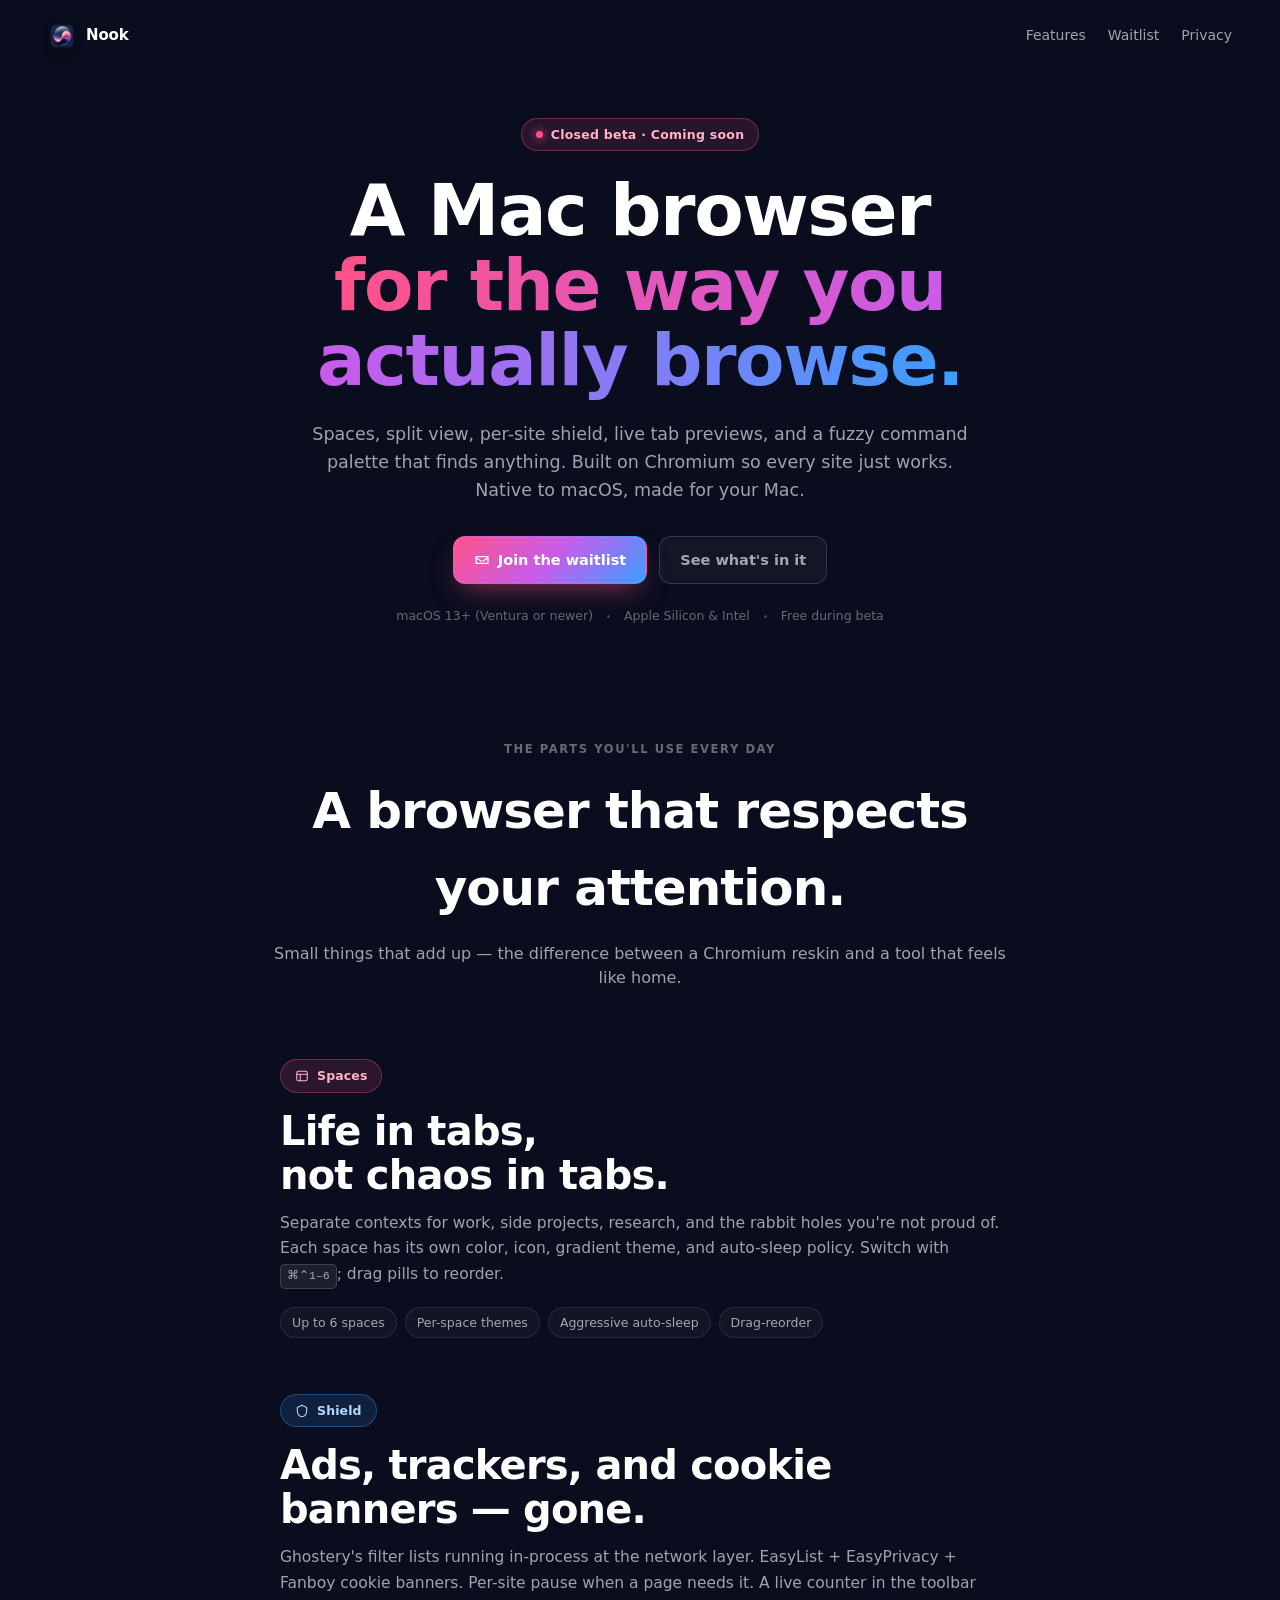
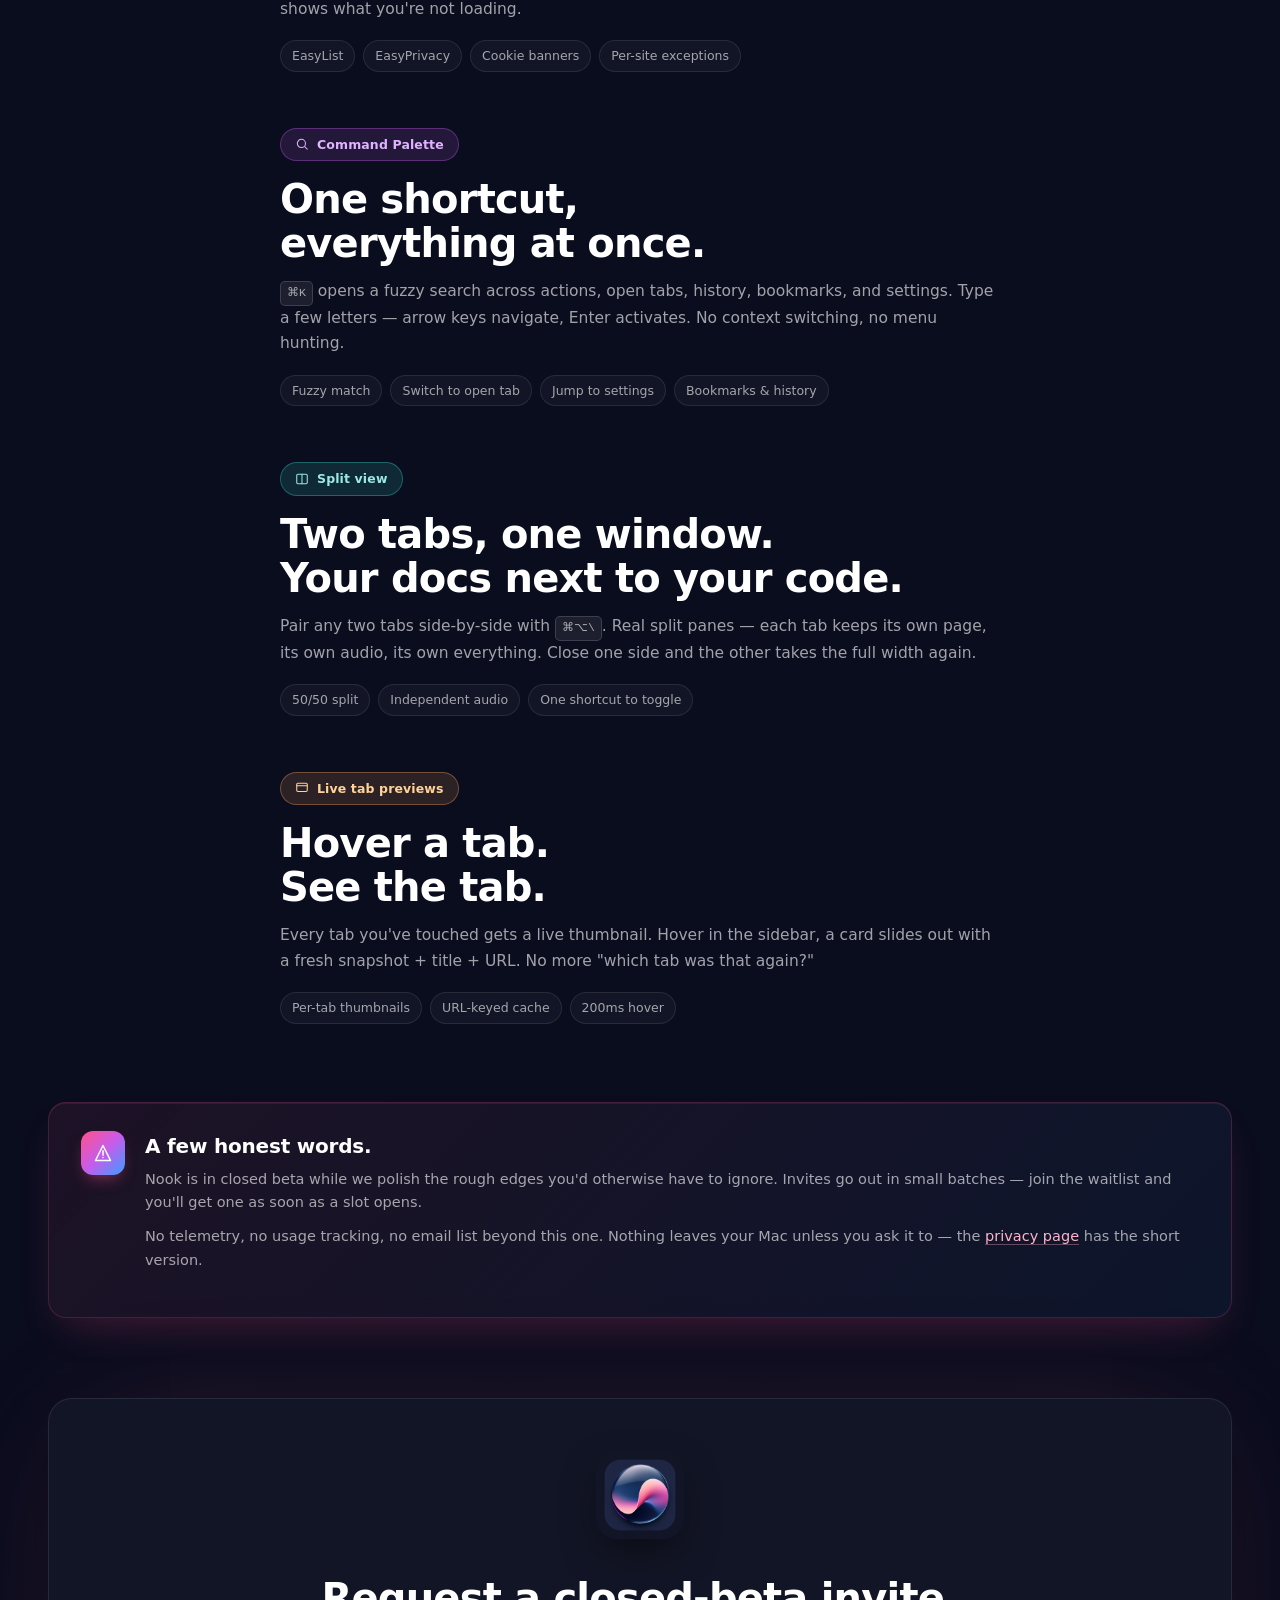
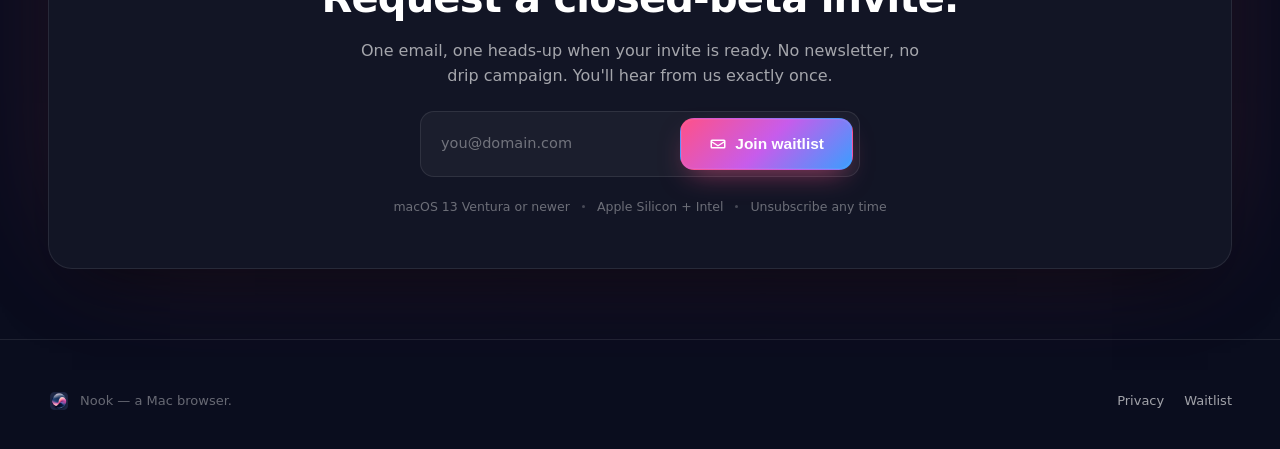
==== index.html @ 7215cc77 "Closed beta framing" ====
<!doctype html>
<html lang="en">
<head>
  <meta charset="utf-8" />
  <meta name="viewport" content="width=device-width, initial-scale=1" />
  <title>Nook — A Mac browser built for the way you actually browse.</title>
  <meta name="description" content="An Arc-inspired browser for macOS. Spaces, split view, per-site shield, live tab previews, AI tab names. Closed beta — request an invite." />
  <link rel="icon" type="image/png" href="icon.png" />
  <link rel="apple-touch-icon" href="icon.png" />
  <link rel="stylesheet" href="styles.css" />
  <meta property="og:title" content="Nook — A Mac browser built for the way you actually browse." />
  <meta property="og:description" content="Arc-inspired, made for Mac. Spaces, split view, per-site shield. Closed beta — request an invite." />
  <meta property="og:image" content="icon.png" />
  <meta name="theme-color" content="#0A0D1E" />
</head>
<body>
  <div class="bg"></div>

  <div class="container">
    <nav class="top">
      <div class="brand">
        <img src="icon.png" alt="Nook" />
        <span>Nook</span>
      </div>
      <div class="links">
        <a href="#features">Features</a>
        <a href="#waitlist">Waitlist</a>
        <a href="privacy.html">Privacy</a>
      </div>
    </nav>

    <header class="hero">
      <div class="beta-chip" aria-label="Closed beta">
        <span class="dot"></span>
        Closed beta · Coming soon
      </div>
      <h1>
        A Mac browser<br />
        <span class="grad">for the way you actually browse.</span>
      </h1>
      <p class="sub">
        Spaces, split view, per-site shield, live tab previews, and a
        fuzzy command palette that finds anything. Built on Chromium
        so every site just works. Native to macOS, made for your Mac.
      </p>
      <div class="cta-row">
        <a class="btn primary" href="#waitlist">
          <svg viewBox="0 0 24 24" width="16" height="16" aria-hidden="true">
            <path fill="currentColor" d="M4 6h16a2 2 0 0 1 2 2v8a2 2 0 0 1-2 2H4a2 2 0 0 1-2-2V8a2 2 0 0 1 2-2Zm0 2v.4l8 5 8-5V8H4Zm0 2.35V16h16v-5.65l-7.46 4.66a1 1 0 0 1-1.08 0L4 10.35Z"/>
          </svg>
          Join the waitlist
        </a>
        <a class="btn outline" href="#features">See what's in it</a>
      </div>
      <div class="meta-row">
        <span>macOS 13+ (Ventura or newer)</span>
        <span class="dot-sep"></span>
        <span>Apple Silicon &amp; Intel</span>
        <span class="dot-sep"></span>
        <span>Free during beta</span>
      </div>
    </header>
  </div>

  <div class="container">
    <section class="showcase-intro" id="features">
      <div class="section-label">The parts you'll use every day</div>
      <h2>A browser that respects your attention.</h2>
      <p class="lede">Small things that add up — the difference between a Chromium reskin and a tool that feels like home.</p>
    </section>

    <section class="showcase">
      <div class="showcase-row">
        <div class="showcase-copy">
          <div class="chip chip-pink">
            <svg viewBox="0 0 24 24" fill="none" stroke="currentColor" stroke-width="1.8" stroke-linecap="round" stroke-linejoin="round" aria-hidden="true"><rect x="3" y="4" width="18" height="16" rx="3"/><path d="M3 9h18M9 9v11"/></svg>
            Spaces
          </div>
          <h3>Life in tabs,<br />not chaos in tabs.</h3>
          <p>Separate contexts for work, side projects, research, and the rabbit holes you're not proud of. Each space has its own color, icon, gradient theme, and auto-sleep policy. Switch with <kbd>⌘⌃1–6</kbd>; drag pills to reorder.</p>
          <ul class="pills">
            <li>Up to 6 spaces</li><li>Per-space themes</li><li>Aggressive auto-sleep</li><li>Drag-reorder</li>
          </ul>
        </div>
      </div>

      <div class="showcase-row reverse">
        <div class="showcase-copy">
          <div class="chip chip-blue">
            <svg viewBox="0 0 24 24" fill="none" stroke="currentColor" stroke-width="1.8" stroke-linecap="round" stroke-linejoin="round" aria-hidden="true"><path d="M12 2l8 4v6c0 5-3.5 9-8 10-4.5-1-8-5-8-10V6l8-4z"/></svg>
            Shield
          </div>
          <h3>Ads, trackers, and cookie<br />banners — gone.</h3>
          <p>Ghostery's filter lists running in-process at the network layer. EasyList + EasyPrivacy + Fanboy cookie banners. Per-site pause when a page needs it. A live counter in the toolbar shows what you're not loading.</p>
          <ul class="pills">
            <li>EasyList</li><li>EasyPrivacy</li><li>Cookie banners</li><li>Per-site exceptions</li>
          </ul>
        </div>
      </div>

      <div class="showcase-row">
        <div class="showcase-copy">
          <div class="chip chip-purple">
            <svg viewBox="0 0 24 24" fill="none" stroke="currentColor" stroke-width="1.8" stroke-linecap="round" stroke-linejoin="round" aria-hidden="true"><circle cx="11" cy="11" r="7"/><path d="M21 21l-4.3-4.3"/></svg>
            Command Palette
          </div>
          <h3>One shortcut,<br />everything at once.</h3>
          <p><kbd>⌘K</kbd> opens a fuzzy search across actions, open tabs, history, bookmarks, and settings. Type a few letters — arrow keys navigate, Enter activates. No context switching, no menu hunting.</p>
          <ul class="pills">
            <li>Fuzzy match</li><li>Switch to open tab</li><li>Jump to settings</li><li>Bookmarks &amp; history</li>
          </ul>
        </div>
      </div>

      <div class="showcase-row reverse">
        <div class="showcase-copy">
          <div class="chip chip-cyan">
            <svg viewBox="0 0 24 24" fill="none" stroke="currentColor" stroke-width="1.8" stroke-linecap="round" stroke-linejoin="round" aria-hidden="true"><rect x="3" y="4" width="18" height="16" rx="2"/><path d="M12 4v16"/></svg>
            Split view
          </div>
          <h3>Two tabs, one window.<br />Your docs next to your code.</h3>
          <p>Pair any two tabs side-by-side with <kbd>⌘⌥\</kbd>. Real split panes — each tab keeps its own page, its own audio, its own everything. Close one side and the other takes the full width again.</p>
          <ul class="pills">
            <li>50/50 split</li><li>Independent audio</li><li>One shortcut to toggle</li>
          </ul>
        </div>
      </div>

      <div class="showcase-row">
        <div class="showcase-copy">
          <div class="chip chip-amber">
            <svg viewBox="0 0 24 24" fill="none" stroke="currentColor" stroke-width="1.8" stroke-linecap="round" stroke-linejoin="round" aria-hidden="true"><rect x="3" y="4" width="18" height="14" rx="2"/><path d="M3 8h18"/></svg>
            Live tab previews
          </div>
          <h3>Hover a tab.<br />See the tab.</h3>
          <p>Every tab you've touched gets a live thumbnail. Hover in the sidebar, a card slides out with a fresh snapshot + title + URL. No more "which tab was that again?"</p>
          <ul class="pills">
            <li>Per-tab thumbnails</li><li>URL-keyed cache</li><li>200ms hover</li>
          </ul>
        </div>
      </div>
    </section>
  </div>

  <section class="disclaimer-wrap" id="beta">
    <div class="container">
      <div class="disclaimer">
        <div class="disclaimer-badge">
          <svg viewBox="0 0 24 24" width="18" height="18" fill="none" stroke="currentColor" stroke-width="2" stroke-linecap="round" stroke-linejoin="round" aria-hidden="true"><path d="M12 2L2 22h20L12 2z"/><path d="M12 9v6M12 18h.01"/></svg>
        </div>
        <div class="disclaimer-body">
          <h3>A few honest words.</h3>
          <p>
            Nook is in closed beta while we polish the rough edges
            you'd otherwise have to ignore. Invites go out in small
            batches — join the waitlist and you'll get one as soon as
            a slot opens.
          </p>
          <p>
            No telemetry, no usage tracking, no email list beyond this
            one. Nothing leaves your Mac unless you ask it to — the
            <a href="privacy.html">privacy page</a> has the short
            version.
          </p>
        </div>
      </div>
    </div>
  </section>

  <section class="download-wrap" id="waitlist">
    <div class="container">
      <div class="download-card">
        <img src="icon.png" alt="" class="download-icon" aria-hidden="true" />
        <h2>Request a closed-beta invite.</h2>
        <p class="lede">One email, one heads-up when your invite is ready. No newsletter, no drip campaign. You'll hear from us exactly once.</p>
        <!--
          Replace the action URL below with your own form endpoint
          (Formspree, Tally, Getform, Buttondown, etc.). The mailto
          fallback keeps the button useful until you wire a service up.
        -->
        <form
          class="waitlist-form"
          action="mailto:kurayogun@gmail.com?subject=Nook%20waitlist"
          method="POST"
          enctype="text/plain"
        >
          <label class="sr-only" for="waitlist-email">Email address</label>
          <input
            id="waitlist-email"
            name="email"
            type="email"
            required
            autocomplete="email"
            placeholder="you@domain.com"
          />
          <button class="btn primary big" type="submit">
            <svg viewBox="0 0 24 24" width="18" height="18" aria-hidden="true">
              <path fill="currentColor" d="M4 6h16a2 2 0 0 1 2 2v8a2 2 0 0 1-2 2H4a2 2 0 0 1-2-2V8a2 2 0 0 1 2-2Zm0 2v.4l8 5 8-5V8H4Zm0 2.35V16h16v-5.65l-7.46 4.66a1 1 0 0 1-1.08 0L4 10.35Z"/>
            </svg>
            Join waitlist
          </button>
        </form>
        <div class="fineprint">
          <span>macOS 13 Ventura or newer</span>
          <span class="dot-sep"></span>
          <span>Apple Silicon + Intel</span>
          <span class="dot-sep"></span>
          <span>Unsubscribe any time</span>
        </div>
      </div>
    </div>
  </section>

  <footer>
    <div class="container footer-row">
      <div class="foot-left">
        <img src="icon.png" alt="" aria-hidden="true" />
        <span>Nook — a Mac browser.</span>
      </div>
      <div class="foot-right">
        <a href="privacy.html">Privacy</a>
        <a href="#waitlist">Waitlist</a>
      </div>
    </div>
  </footer>
</body>
</html>
---- styles.css ----
/* ─── Nook landing ─── theme mirrors the browser's chrome. */

:root {
  --bg-top:    #0A0D1E;
  --bg-mid:    #120F2E;
  --bg-bottom: #1A0F3A;

  --text-primary:   #ffffff;
  --text-secondary: rgba(255, 255, 255, 0.62);
  --text-tertiary:  rgba(255, 255, 255, 0.38);

  --card-fill:        rgba(255, 255, 255, 0.035);
  --card-fill-strong: rgba(255, 255, 255, 0.06);
  --card-stroke:      rgba(255, 255, 255, 0.09);

  --brand-pink:   #FF5188;
  --brand-purple: #C75CEB;
  --brand-blue:   #3A9EFF;

  --brand-gradient:      linear-gradient(90deg, var(--brand-pink), var(--brand-purple), var(--brand-blue));
  --brand-gradient-diag: linear-gradient(135deg, var(--brand-pink), var(--brand-purple), var(--brand-blue));
  --brand-soft:          linear-gradient(90deg, rgba(255, 82, 140, 0.22), rgba(58, 158, 255, 0.22));

  --radius-card: 16px;
  --radius-btn:  12px;
}

* { box-sizing: border-box; }

html, body {
  margin: 0;
  padding: 0;
  background: var(--bg-top);
  color: var(--text-primary);
  font-family: -apple-system, BlinkMacSystemFont, "SF Pro Display", "SF Pro Text",
               "Inter", system-ui, sans-serif;
  font-size: 16px;
  line-height: 1.55;
  -webkit-font-smoothing: antialiased;
  -moz-osx-font-smoothing: grayscale;
  scroll-behavior: smooth;
}

/* ─── background bloom, mirrors the app's .nook-bg ─── */

.bg {
  position: fixed;
  inset: 0;
  z-index: -1;
  background:
    radial-gradient(1200px 820px at 2% -10%,  rgba(255, 81, 136, 0.30), transparent 58%),
    radial-gradient(1200px 820px at 110% 112%, rgba(58, 158, 255, 0.26), transparent 58%),
    radial-gradient(900px  700px at 50% 45%,   rgba(199, 92, 235, 0.14), transparent 68%),
    linear-gradient(160deg, var(--bg-top) 0%, var(--bg-mid) 55%, var(--bg-bottom) 100%);
}
.bg::after {
  content: '';
  position: absolute;
  inset: 0;
  background-image: url("data:image/svg+xml;utf8,<svg xmlns='http://www.w3.org/2000/svg' width='180' height='180'><filter id='n'><feTurbulence type='fractalNoise' baseFrequency='0.9' numOctaves='2' stitchTiles='stitch'/><feColorMatrix values='0 0 0 0 1 0 0 0 0 1 0 0 0 0 1 0 0 0 0.05 0'/></filter><rect width='100%' height='100%' filter='url(%23n)'/></svg>");
  opacity: 0.45;
  mix-blend-mode: overlay;
  pointer-events: none;
}

/* ─── layout ─── */

.container {
  max-width: 1240px;
  margin: 0 auto;
  padding: 0 28px;
}

nav.top {
  display: flex;
  align-items: center;
  justify-content: space-between;
  padding: 22px 0 8px;
}
nav.top .brand {
  display: flex;
  align-items: center;
  gap: 10px;
  font-weight: 600;
  letter-spacing: -0.01em;
  font-size: 15px;
}
nav.top .brand img {
  width: 28px;
  height: 28px;
  border-radius: 7px;
  box-shadow: 0 4px 10px -4px rgba(0, 0, 0, 0.6);
}
nav.top .links {
  display: flex;
  gap: 22px;
}
nav.top a {
  color: var(--text-secondary);
  text-decoration: none;
  font-size: 14px;
  transition: color 120ms ease;
}
nav.top a:hover { color: var(--text-primary); }

/* ─── hero ─── */

header.hero {
  padding: 60px 0 30px;
  text-align: center;
  max-width: 880px;
  margin: 0 auto;
}
.beta-chip {
  display: inline-flex;
  align-items: center;
  gap: 8px;
  padding: 6px 14px;
  border-radius: 999px;
  background: rgba(255, 81, 136, 0.12);
  border: 1px solid rgba(255, 81, 136, 0.35);
  color: #ffb3c8;
  font-size: 12.5px;
  font-weight: 600;
  letter-spacing: 0.02em;
  margin-bottom: 22px;
}
.beta-chip .dot {
  width: 7px;
  height: 7px;
  border-radius: 50%;
  background: var(--brand-pink);
  box-shadow: 0 0 10px var(--brand-pink);
  animation: beta-pulse 1.8s ease-in-out infinite;
}
@keyframes beta-pulse {
  0%, 100% { opacity: 0.9; transform: scale(1); }
  50% { opacity: 0.45; transform: scale(0.8); }
}

h1 {
  font-size: clamp(44px, 6.6vw, 72px);
  line-height: 1.04;
  letter-spacing: -0.02em;
  font-weight: 800;
  margin: 0 0 22px;
}
.grad {
  background: var(--brand-gradient);
  -webkit-background-clip: text;
  background-clip: text;
  -webkit-text-fill-color: transparent;
  color: transparent;
}

.sub {
  color: var(--text-secondary);
  font-size: 17.5px;
  line-height: 1.6;
  max-width: 680px;
  margin: 0 auto 32px;
}

.cta-row {
  display: flex;
  gap: 12px;
  justify-content: center;
  flex-wrap: wrap;
}
.cta-row.tight { margin-top: 8px; }

.btn {
  display: inline-flex;
  align-items: center;
  gap: 8px;
  padding: 12px 20px;
  border-radius: var(--radius-btn);
  font-weight: 600;
  font-size: 14.5px;
  text-decoration: none;
  color: var(--text-primary);
  transition: transform 120ms ease, background 120ms ease, border-color 120ms ease, opacity 120ms ease;
  border: 1px solid transparent;
  cursor: pointer;
}
.btn.primary {
  background: var(--brand-gradient-diag);
  box-shadow: 0 12px 28px -10px rgba(255, 81, 136, 0.55), 0 0 0 1px rgba(255, 255, 255, 0.06) inset;
}
.btn.primary:hover {
  transform: translateY(-1px);
  box-shadow: 0 18px 36px -12px rgba(255, 81, 136, 0.65), 0 0 0 1px rgba(255, 255, 255, 0.1) inset;
}
.btn.primary.big {
  padding: 16px 28px;
  font-size: 15.5px;
  border-radius: 14px;
}
.btn.outline {
  background: rgba(255, 255, 255, 0.04);
  border-color: rgba(255, 255, 255, 0.14);
  color: var(--text-secondary);
}
.btn.outline:hover {
  background: rgba(255, 255, 255, 0.08);
  border-color: rgba(255, 255, 255, 0.26);
  color: var(--text-primary);
}
.btn[aria-disabled="true"] { opacity: 0.55; pointer-events: none; }

.meta-row {
  display: flex;
  gap: 14px;
  align-items: center;
  justify-content: center;
  font-size: 12.5px;
  color: var(--text-tertiary);
  margin-top: 22px;
}
.dot-sep {
  width: 3px;
  height: 3px;
  border-radius: 50%;
  background: currentColor;
  opacity: 0.6;
}

/* ─── hero shot ─── */

.hero-shot-wrap {
  padding: 30px 0 50px;
}
.shot-hero {
  margin-top: 20px;
}
figure.window {
  margin: 0;
  border-radius: 16px;
  overflow: hidden;
  background: rgba(255, 255, 255, 0.03);
  border: 1px solid rgba(255, 255, 255, 0.09);
  box-shadow:
    0 40px 80px -20px rgba(0, 0, 0, 0.55),
    0 0 120px -30px rgba(255, 81, 136, 0.15),
    0 0 120px -30px rgba(58, 158, 255, 0.12),
    inset 0 1px 0 rgba(255, 255, 255, 0.06);
}
figure.window img {
  display: block;
  width: 100%;
  height: auto;
}

.hero-stats {
  display: grid;
  grid-template-columns: repeat(4, 1fr);
  gap: 14px;
  margin-top: 38px;
}
.stat {
  background: var(--card-fill);
  border: 1px solid var(--card-stroke);
  border-radius: var(--radius-card);
  padding: 18px 20px;
  text-align: left;
  transition: background 160ms ease, transform 160ms ease;
}
.stat:hover {
  background: var(--card-fill-strong);
  transform: translateY(-1px);
}
.stat strong {
  display: block;
  font-size: 30px;
  font-weight: 800;
  letter-spacing: -0.02em;
  background: var(--brand-gradient);
  -webkit-background-clip: text;
  background-clip: text;
  -webkit-text-fill-color: transparent;
  color: transparent;
}
.stat span {
  display: block;
  margin-top: 4px;
  color: var(--text-secondary);
  font-size: 13px;
}

/* ─── showcase ─── */

.showcase-intro {
  text-align: center;
  padding: 80px 0 40px;
  max-width: 760px;
  margin: 0 auto;
}
.section-label {
  display: inline-block;
  color: var(--text-tertiary);
  font-size: 11.5px;
  text-transform: uppercase;
  letter-spacing: 0.14em;
  font-weight: 600;
  margin-bottom: 14px;
}
.showcase-intro h2 {
  font-size: clamp(32px, 4.6vw, 50px);
  letter-spacing: -0.02em;
  font-weight: 800;
  margin: 0 0 14px;
}
.lede {
  color: var(--text-secondary);
  font-size: 16px;
  margin: 0;
}

.showcase-row {
  display: grid;
  grid-template-columns: 1fr;
  gap: 28px;
  align-items: center;
  padding: 28px 0;
  max-width: 720px;
  margin: 0 auto;
  text-align: left;
}
.showcase-row.reverse > .showcase-copy { order: 0; }

.showcase-copy h3 {
  font-size: clamp(28px, 3.4vw, 40px);
  line-height: 1.1;
  letter-spacing: -0.02em;
  font-weight: 800;
  margin: 16px 0 14px;
}
.showcase-copy p {
  color: var(--text-secondary);
  font-size: 15.5px;
  line-height: 1.65;
  margin: 0 0 18px;
}

.chip {
  display: inline-flex;
  align-items: center;
  gap: 8px;
  padding: 6px 14px;
  border-radius: 999px;
  font-size: 12.5px;
  font-weight: 600;
  letter-spacing: 0.01em;
}
.chip svg { width: 14px; height: 14px; }
.chip-pink   { color: #ffb3c8; background: rgba(255, 82, 140, 0.14); border: 1px solid rgba(255, 82, 140, 0.35); }
.chip-blue   { color: #b3d8ff; background: rgba(56, 158, 255, 0.14); border: 1px solid rgba(56, 158, 255, 0.35); }
.chip-purple { color: #e0b3ff; background: rgba(199, 92, 235, 0.14); border: 1px solid rgba(199, 92, 235, 0.35); }
.chip-cyan   { color: #9be8e4; background: rgba(52, 211, 206, 0.14); border: 1px solid rgba(52, 211, 206, 0.35); }
.chip-amber  { color: #ffd399; background: rgba(255, 165, 89, 0.14); border: 1px solid rgba(255, 165, 89, 0.35); }

.pills {
  list-style: none;
  margin: 0;
  padding: 0;
  display: flex;
  flex-wrap: wrap;
  gap: 8px;
}
.pills li {
  padding: 5px 11px;
  border-radius: 999px;
  background: var(--card-fill);
  border: 1px solid var(--card-stroke);
  color: var(--text-secondary);
  font-size: 12.5px;
  font-weight: 500;
}

kbd {
  display: inline-block;
  padding: 2px 6px;
  border-radius: 5px;
  background: rgba(255, 255, 255, 0.08);
  border: 1px solid rgba(255, 255, 255, 0.14);
  color: var(--text-secondary);
  font-family: "SF Mono", Menlo, monospace;
  font-size: 11.5px;
}

/* ─── beta disclaimer ─── */

.disclaimer-wrap {
  padding: 50px 0 20px;
}
.disclaimer {
  display: flex;
  gap: 20px;
  align-items: flex-start;
  padding: 28px 32px;
  border-radius: 18px;
  background: linear-gradient(135deg,
    rgba(255, 81, 136, 0.08) 0%,
    rgba(58, 158, 255, 0.06) 100%);
  border: 1px solid rgba(255, 81, 136, 0.2);
  box-shadow:
    0 20px 40px -16px rgba(255, 81, 136, 0.25),
    inset 0 1px 0 rgba(255, 255, 255, 0.06);
}
.disclaimer-badge {
  flex-shrink: 0;
  width: 44px;
  height: 44px;
  border-radius: 12px;
  display: flex;
  align-items: center;
  justify-content: center;
  background: var(--brand-gradient-diag);
  color: #fff;
  box-shadow: 0 8px 16px -6px rgba(255, 81, 136, 0.5);
}
.disclaimer h3 {
  margin: 0 0 6px;
  font-size: 20px;
  font-weight: 700;
  letter-spacing: -0.01em;
}
.disclaimer p {
  color: var(--text-secondary);
  margin: 0 0 10px;
  font-size: 14.5px;
  line-height: 1.65;
}
.disclaimer p:last-of-type { margin-bottom: 16px; }

/* ─── download card ─── */

.download-wrap {
  padding: 60px 0 40px;
}
.download-card {
  text-align: center;
  padding: 52px 32px;
  background: var(--card-fill);
  border: 1px solid var(--card-stroke);
  border-radius: 24px;
  box-shadow:
    0 30px 64px -24px rgba(0, 0, 0, 0.55),
    0 0 140px -40px rgba(255, 81, 136, 0.22);
}
.download-icon {
  width: 88px;
  height: 88px;
  border-radius: 20px;
  box-shadow: 0 16px 40px -10px rgba(0, 0, 0, 0.55);
  margin-bottom: 20px;
}
.download-card h2 {
  font-size: clamp(28px, 4.4vw, 40px);
  letter-spacing: -0.02em;
  font-weight: 800;
  margin: 0 0 10px;
}
.download-card .lede {
  max-width: 580px;
  margin: 0 auto 22px;
}
.fineprint {
  margin-top: 20px;
  display: flex;
  justify-content: center;
  gap: 12px;
  align-items: center;
  color: var(--text-tertiary);
  font-size: 12.5px;
}

/* ─── waitlist form ─── */

.waitlist-form {
  display: flex;
  gap: 10px;
  max-width: 440px;
  margin: 0 auto;
  padding: 6px;
  background: rgba(255, 255, 255, 0.04);
  border: 1px solid var(--card-stroke);
  border-radius: 14px;
}
.waitlist-form input[type="email"] {
  flex: 1;
  min-width: 0;
  padding: 10px 14px;
  background: transparent;
  border: 0;
  outline: none;
  color: var(--text-primary);
  font: inherit;
  font-size: 14.5px;
}
.waitlist-form input[type="email"]::placeholder {
  color: var(--text-tertiary);
}
.waitlist-form button {
  flex-shrink: 0;
}
.sr-only {
  position: absolute;
  width: 1px;
  height: 1px;
  padding: 0;
  margin: -1px;
  overflow: hidden;
  clip: rect(0, 0, 0, 0);
  white-space: nowrap;
  border: 0;
}

@media (max-width: 520px) {
  .waitlist-form { flex-direction: column; }
}

/* ─── footer ─── */

footer {
  padding: 50px 0 40px;
  border-top: 1px solid var(--card-stroke);
  margin-top: 30px;
}
.footer-row {
  display: flex;
  justify-content: space-between;
  align-items: center;
  gap: 16px;
}
.foot-left {
  display: flex;
  align-items: center;
  gap: 10px;
  color: var(--text-tertiary);
  font-size: 13px;
}
.foot-left img {
  width: 22px;
  height: 22px;
  border-radius: 5px;
}
.foot-right { display: flex; gap: 20px; }
.foot-right a {
  color: var(--text-secondary);
  text-decoration: none;
  font-size: 13px;
  transition: color 120ms ease;
}
.foot-right a:hover { color: var(--text-primary); }

/* ─── responsive ─── */

@media (max-width: 960px) {
  .hero-stats { grid-template-columns: repeat(2, 1fr); }
  .showcase-row { grid-template-columns: 1fr; gap: 24px; padding: 28px 0; }
  .showcase-row.reverse > .showcase-copy { order: 0; }
  .disclaimer { flex-direction: column; gap: 14px; padding: 22px; }
  .footer-row { flex-direction: column; gap: 16px; }
}
@media (max-width: 560px) {
  nav.top .links { gap: 14px; }
  nav.top .links a:nth-child(4) { display: none; }
  .hero-stats { grid-template-columns: 1fr; }
  .btn { font-size: 14px; padding: 11px 18px; }
  .download-card { padding: 40px 20px; }
}

/* ─── privacy page ─── */
article.privacy {
  max-width: 720px;
  margin: 40px auto 60px;
  padding: 0 28px;
}
article.privacy .section-label { margin-bottom: 10px; }
article.privacy h1 {
  font-size: clamp(36px, 4.8vw, 52px);
  line-height: 1.1;
  letter-spacing: -0.02em;
  margin: 4px 0 18px;
}
article.privacy .lede { max-width: none; margin-bottom: 28px; }
article.privacy h2 {
  font-size: 22px;
  font-weight: 700;
  margin: 32px 0 10px;
  letter-spacing: -0.01em;
}
article.privacy p {
  color: var(--text-secondary);
  font-size: 15.5px;
  line-height: 1.65;
  margin: 0 0 14px;
}
article.privacy ul {
  color: var(--text-secondary);
  padding-left: 22px;
  margin: 0 0 18px;
}
article.privacy ul li { margin-bottom: 6px; font-size: 15px; line-height: 1.6; }
article.privacy code {
  font-family: "SF Mono", Menlo, monospace;
  font-size: 13px;
  padding: 2px 6px;
  border-radius: 5px;
  background: rgba(255, 255, 255, 0.06);
  border: 1px solid rgba(255, 255, 255, 0.09);
  color: #ffd0e0;
}
article.privacy a {
  color: #ffb3c8;
  text-decoration: none;
  border-bottom: 1px solid rgba(255, 179, 200, 0.35);
}
article.privacy a:hover {
  color: #ffe4ee;
  border-bottom-color: rgba(255, 179, 200, 0.7);
}
article.privacy .foot-note {
  margin-top: 40px;
  color: var(--text-tertiary);
  font-size: 13px;
}

/* Inline links inside the disclaimer + footers pick up a soft pink
 * underline so they read as links without screaming at the user. */
.disclaimer p a {
  color: #ffb3c8;
  text-decoration: none;
  border-bottom: 1px solid rgba(255, 179, 200, 0.35);
  transition: color 120ms ease, border-color 120ms ease;
}
.disclaimer p a:hover {
  color: #ffe4ee;
  border-bottom-color: rgba(255, 179, 200, 0.7);
}
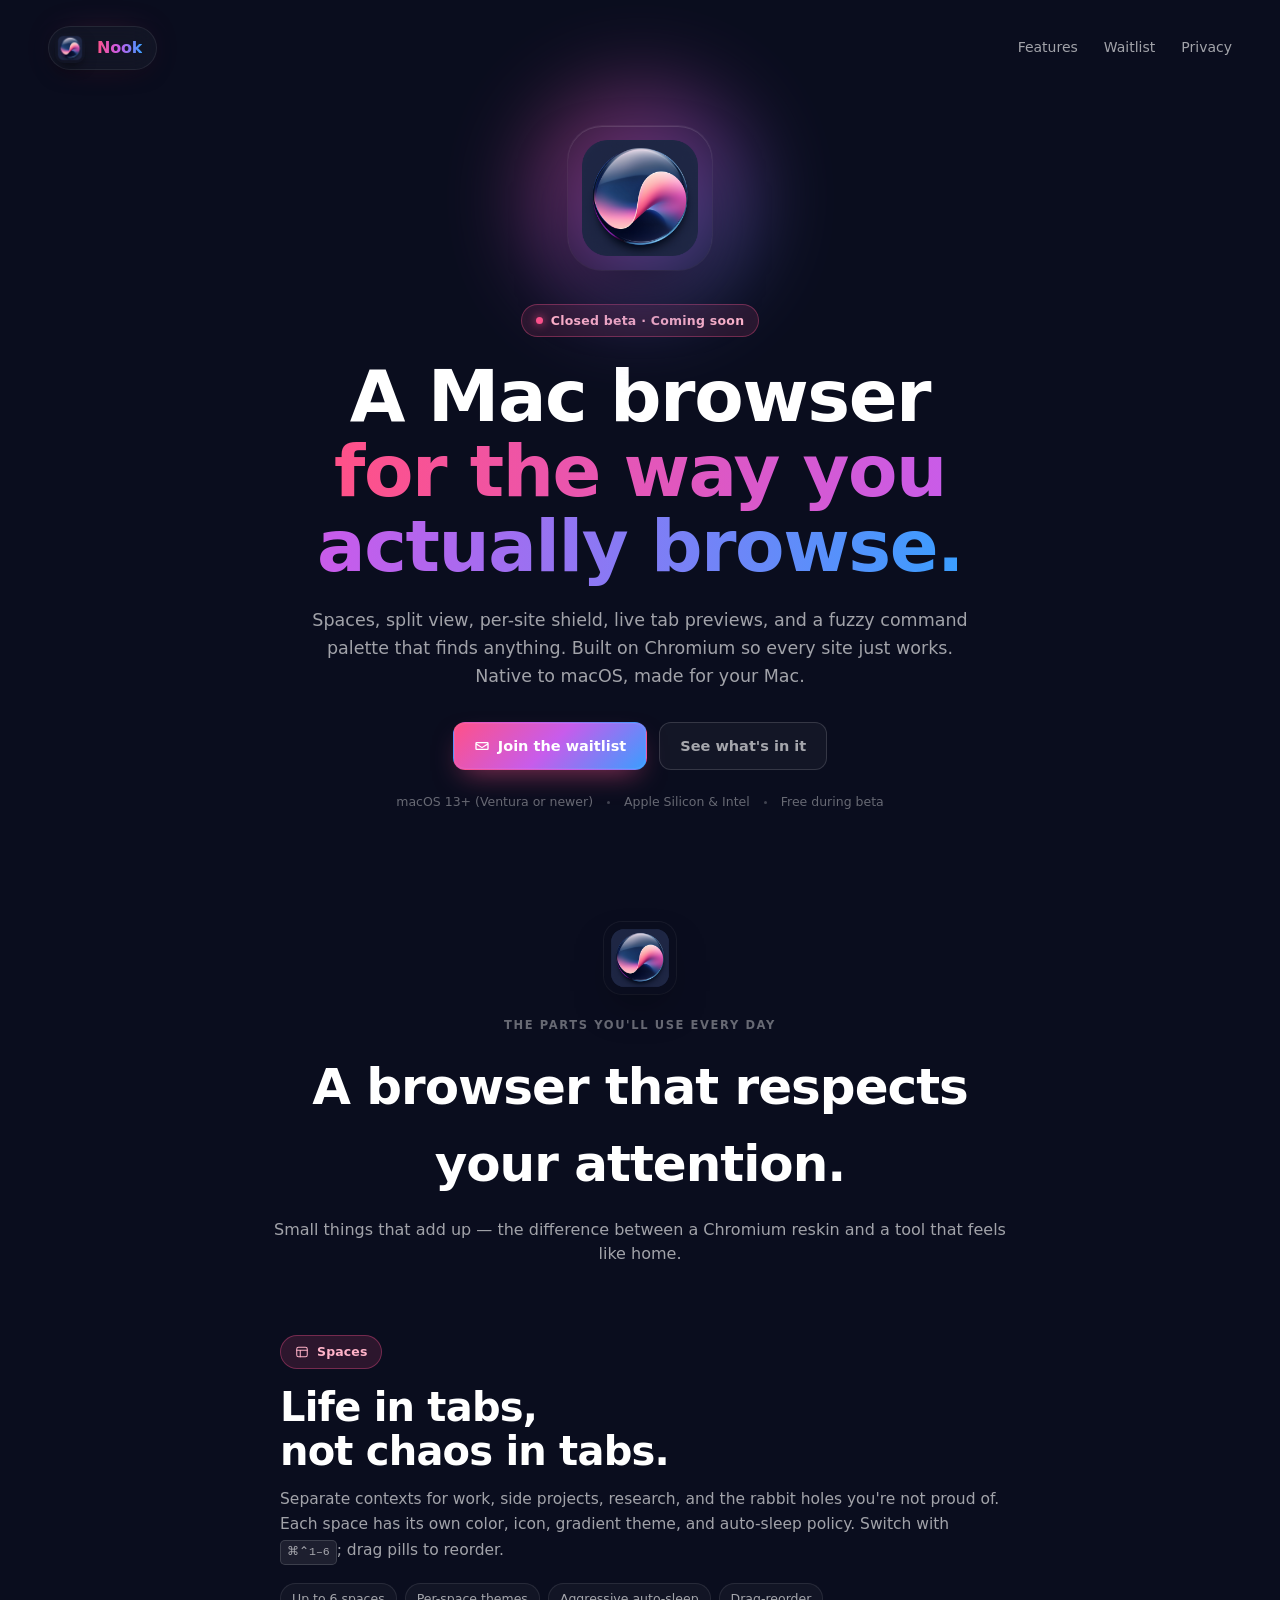
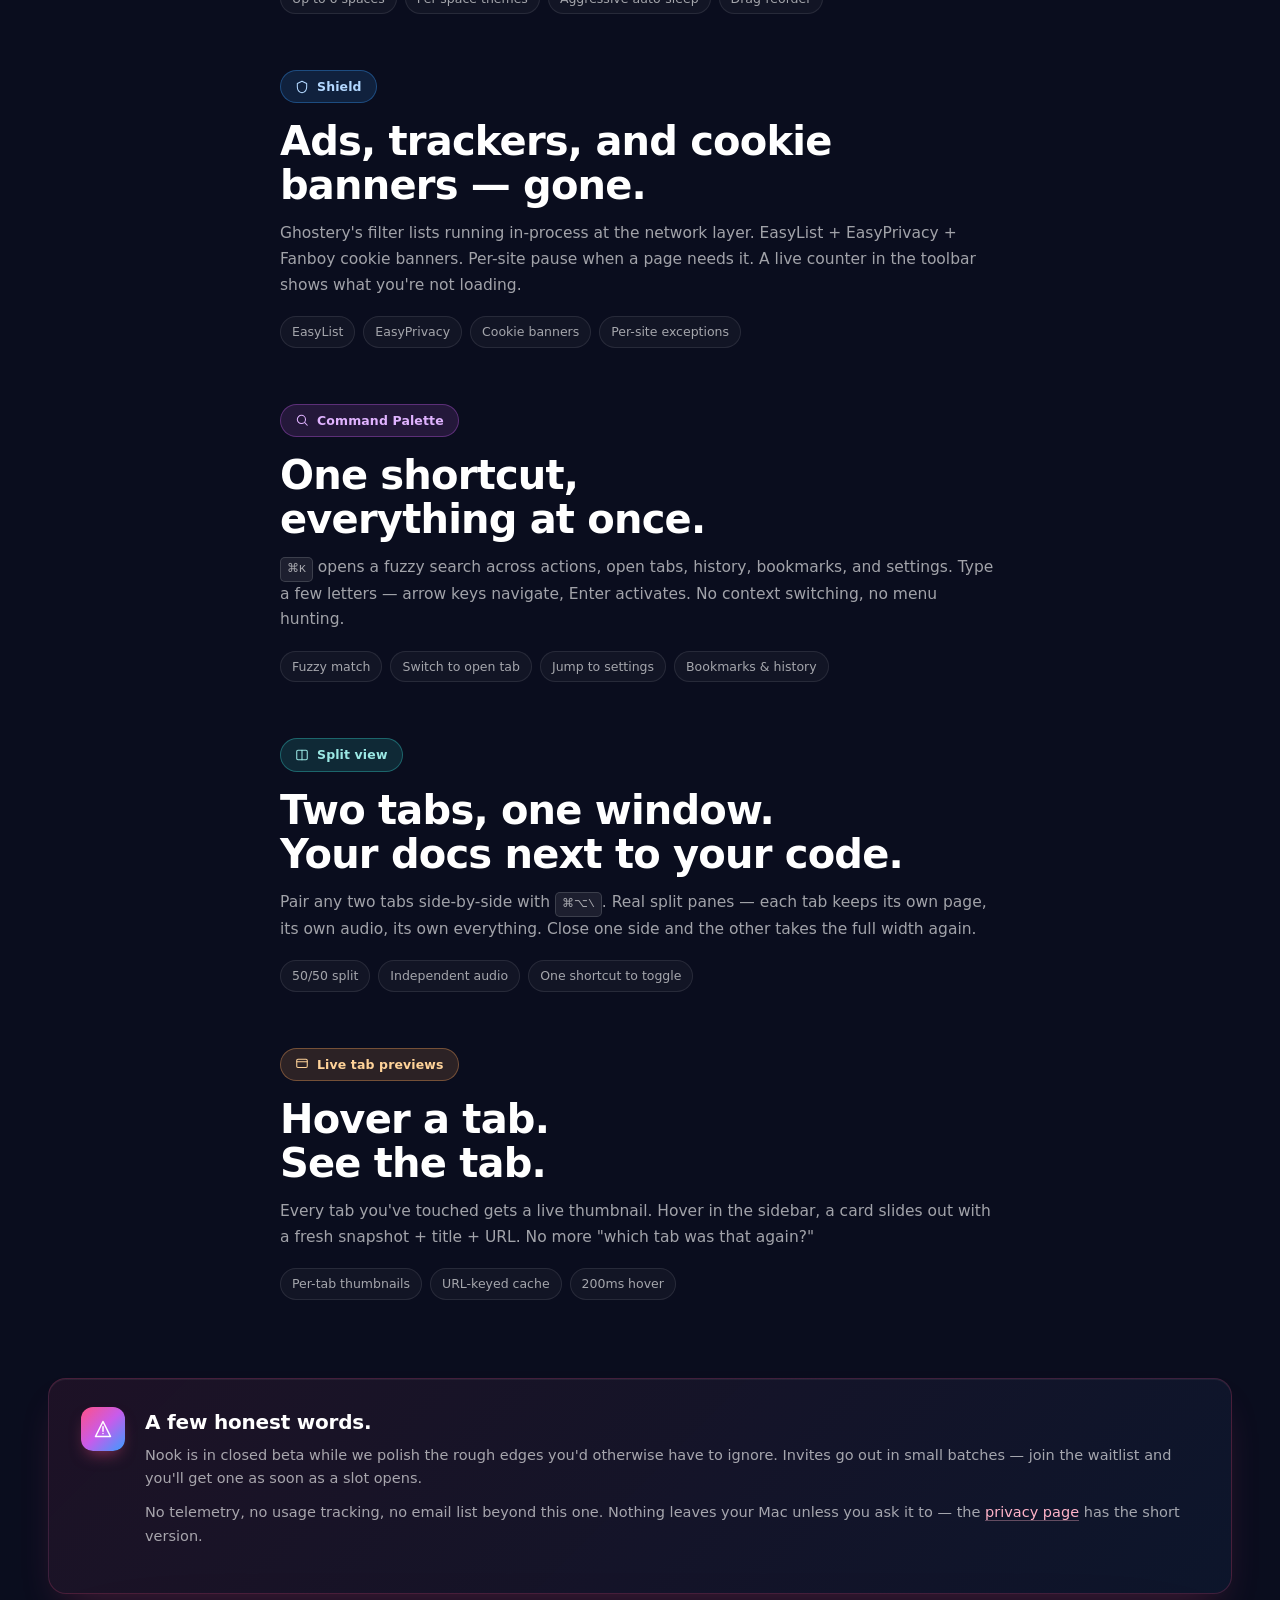
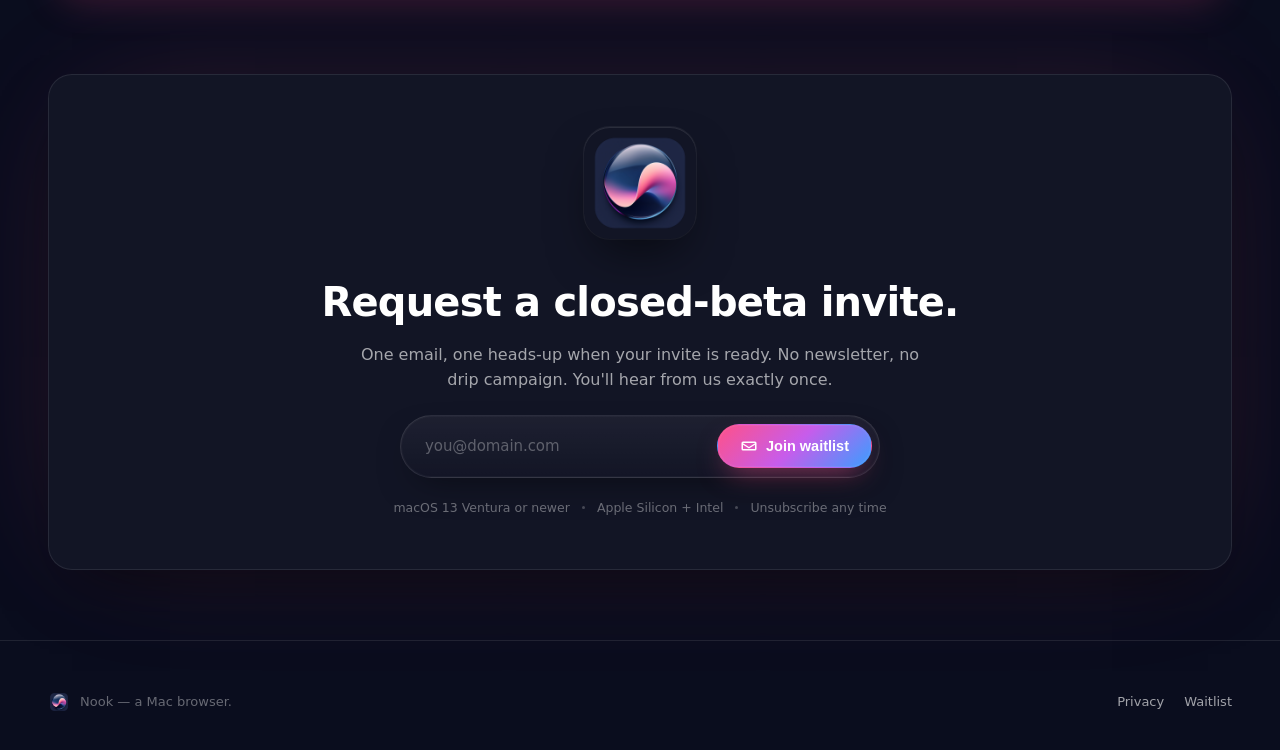
==== commit 30f2253d: "Big hero app-icon + feature-section icon + bumped download icon" ====
--- a/index.html
+++ b/index.html
@@ -30,6 +30,10 @@
     </nav>
 
     <header class="hero">
+      <div class="hero-icon-wrap" aria-hidden="true">
+        <div class="hero-icon-glow"></div>
+        <img src="icon.png" alt="" class="hero-icon" />
+      </div>
       <div class="beta-chip" aria-label="Closed beta">
         <span class="dot"></span>
         Closed beta · Coming soon
@@ -64,6 +68,7 @@
 
   <div class="container">
     <section class="showcase-intro" id="features">
+      <img src="icon.png" alt="" class="section-icon" aria-hidden="true" />
       <div class="section-label">The parts you'll use every day</div>
       <h2>A browser that respects your attention.</h2>
       <p class="lede">Small things that add up — the difference between a Chromium reskin and a tool that feels like home.</p>
--- a/styles.css
+++ b/styles.css
@@ -75,30 +75,55 @@
   display: flex;
   align-items: center;
   justify-content: space-between;
-  padding: 22px 0 8px;
+  padding: 26px 0 10px;
 }
 nav.top .brand {
-  display: flex;
-  align-items: center;
-  gap: 10px;
-  font-weight: 600;
-  letter-spacing: -0.01em;
-  font-size: 15px;
+  display: inline-flex;
+  align-items: center;
+  gap: 12px;
+  padding: 6px 14px 6px 6px;
+  border-radius: 999px;
+  background: rgba(255, 255, 255, 0.035);
+  border: 1px solid rgba(255, 255, 255, 0.08);
+  box-shadow:
+    0 8px 24px -12px rgba(0, 0, 0, 0.55),
+    0 0 36px -14px rgba(255, 81, 136, 0.35);
+  backdrop-filter: blur(14px);
+  -webkit-backdrop-filter: blur(14px);
+  transition: border-color 160ms ease, transform 160ms ease, box-shadow 160ms ease;
+}
+nav.top .brand:hover {
+  border-color: rgba(255, 255, 255, 0.16);
+  transform: translateY(-1px);
+  box-shadow:
+    0 14px 32px -14px rgba(0, 0, 0, 0.6),
+    0 0 48px -12px rgba(255, 81, 136, 0.5);
 }
 nav.top .brand img {
-  width: 28px;
-  height: 28px;
-  border-radius: 7px;
-  box-shadow: 0 4px 10px -4px rgba(0, 0, 0, 0.6);
+  width: 30px;
+  height: 30px;
+  border-radius: 9px;
+  box-shadow: 0 6px 14px -4px rgba(0, 0, 0, 0.6);
+}
+nav.top .brand span {
+  font-weight: 700;
+  letter-spacing: -0.015em;
+  font-size: 16px;
+  background: var(--brand-gradient);
+  -webkit-background-clip: text;
+  background-clip: text;
+  -webkit-text-fill-color: transparent;
+  color: transparent;
 }
 nav.top .links {
   display: flex;
-  gap: 22px;
+  gap: 26px;
 }
 nav.top a {
   color: var(--text-secondary);
   text-decoration: none;
   font-size: 14px;
+  font-weight: 500;
   transition: color 120ms ease;
 }
 nav.top a:hover { color: var(--text-primary); }
@@ -106,10 +131,49 @@
 /* ─── hero ─── */
 
 header.hero {
-  padding: 60px 0 30px;
+  padding: 40px 0 30px;
   text-align: center;
   max-width: 880px;
   margin: 0 auto;
+}
+.hero-icon-wrap {
+  position: relative;
+  width: 156px;
+  height: 156px;
+  margin: 0 auto 28px;
+  display: flex;
+  align-items: center;
+  justify-content: center;
+  animation: hero-icon-float 7s ease-in-out infinite;
+}
+.hero-icon {
+  position: relative;
+  z-index: 2;
+  width: 144px;
+  height: 144px;
+  border-radius: 34px;
+  box-shadow:
+    0 30px 70px -24px rgba(0, 0, 0, 0.7),
+    0 0 0 1px rgba(255, 255, 255, 0.06),
+    inset 0 1px 0 rgba(255, 255, 255, 0.12);
+}
+.hero-icon-glow {
+  position: absolute;
+  inset: -30px;
+  z-index: 1;
+  border-radius: 50%;
+  background: var(--brand-gradient-diag);
+  opacity: 0.45;
+  filter: blur(44px);
+  animation: hero-icon-pulse 5s ease-in-out infinite;
+}
+@keyframes hero-icon-float {
+  0%, 100% { transform: translateY(0); }
+  50%      { transform: translateY(-6px); }
+}
+@keyframes hero-icon-pulse {
+  0%, 100% { opacity: 0.4; transform: scale(1); }
+  50%      { opacity: 0.6; transform: scale(1.05); }
 }
 .beta-chip {
   display: inline-flex;
@@ -295,6 +359,16 @@
   max-width: 760px;
   margin: 0 auto;
 }
+.section-icon {
+  width: 72px;
+  height: 72px;
+  border-radius: 18px;
+  margin: 0 auto 18px;
+  display: block;
+  box-shadow:
+    0 18px 44px -18px rgba(0, 0, 0, 0.6),
+    0 0 0 1px rgba(255, 255, 255, 0.06);
+}
 .section-label {
   display: inline-block;
   color: var(--text-tertiary);
@@ -449,11 +523,14 @@
     0 0 140px -40px rgba(255, 81, 136, 0.22);
 }
 .download-icon {
-  width: 88px;
-  height: 88px;
-  border-radius: 20px;
-  box-shadow: 0 16px 40px -10px rgba(0, 0, 0, 0.55);
-  margin-bottom: 20px;
+  width: 112px;
+  height: 112px;
+  border-radius: 26px;
+  box-shadow:
+    0 22px 48px -14px rgba(0, 0, 0, 0.6),
+    0 0 0 1px rgba(255, 255, 255, 0.06),
+    inset 0 1px 0 rgba(255, 255, 255, 0.1);
+  margin-bottom: 24px;
 }
 .download-card h2 {
   font-size: clamp(28px, 4.4vw, 40px);
@@ -478,31 +555,55 @@
 /* ─── waitlist form ─── */
 
 .waitlist-form {
-  display: flex;
-  gap: 10px;
-  max-width: 440px;
+  position: relative;
+  display: flex;
+  align-items: center;
+  gap: 8px;
+  max-width: 480px;
   margin: 0 auto;
-  padding: 6px;
-  background: rgba(255, 255, 255, 0.04);
-  border: 1px solid var(--card-stroke);
-  border-radius: 14px;
+  padding: 7px 7px 7px 8px;
+  background:
+    linear-gradient(180deg, rgba(255, 255, 255, 0.07), rgba(255, 255, 255, 0.025)),
+    rgba(10, 13, 30, 0.6);
+  border: 1px solid rgba(255, 255, 255, 0.1);
+  border-radius: 999px;
+  box-shadow:
+    0 14px 36px -16px rgba(0, 0, 0, 0.55),
+    0 0 0 1px rgba(255, 255, 255, 0.03) inset;
+  transition: border-color 160ms ease, box-shadow 160ms ease;
+}
+.waitlist-form:focus-within {
+  border-color: rgba(255, 81, 136, 0.55);
+  box-shadow:
+    0 14px 36px -16px rgba(0, 0, 0, 0.55),
+    0 0 0 4px rgba(255, 81, 136, 0.12);
 }
 .waitlist-form input[type="email"] {
   flex: 1;
   min-width: 0;
-  padding: 10px 14px;
+  padding: 12px 8px 12px 16px;
   background: transparent;
   border: 0;
   outline: none;
   color: var(--text-primary);
   font: inherit;
-  font-size: 14.5px;
+  font-size: 15px;
+  letter-spacing: -0.005em;
 }
 .waitlist-form input[type="email"]::placeholder {
   color: var(--text-tertiary);
-}
-.waitlist-form button {
+  opacity: 0.8;
+}
+.waitlist-form .btn {
   flex-shrink: 0;
+  padding: 11px 20px;
+  font-size: 14px;
+  border-radius: 999px;
+}
+.waitlist-form .btn.big {
+  padding: 12px 22px;
+  font-size: 14.5px;
+  border-radius: 999px;
 }
 .sr-only {
   position: absolute;
@@ -517,7 +618,19 @@
 }
 
 @media (max-width: 520px) {
-  .waitlist-form { flex-direction: column; }
+  .waitlist-form {
+    flex-direction: column;
+    border-radius: 18px;
+    padding: 10px;
+    align-items: stretch;
+  }
+  .waitlist-form input[type="email"] { padding: 12px 16px; }
+  .waitlist-form .btn,
+  .waitlist-form .btn.big {
+    width: 100%;
+    justify-content: center;
+    border-radius: 12px;
+  }
 }
 
 /* ─── footer ─── */
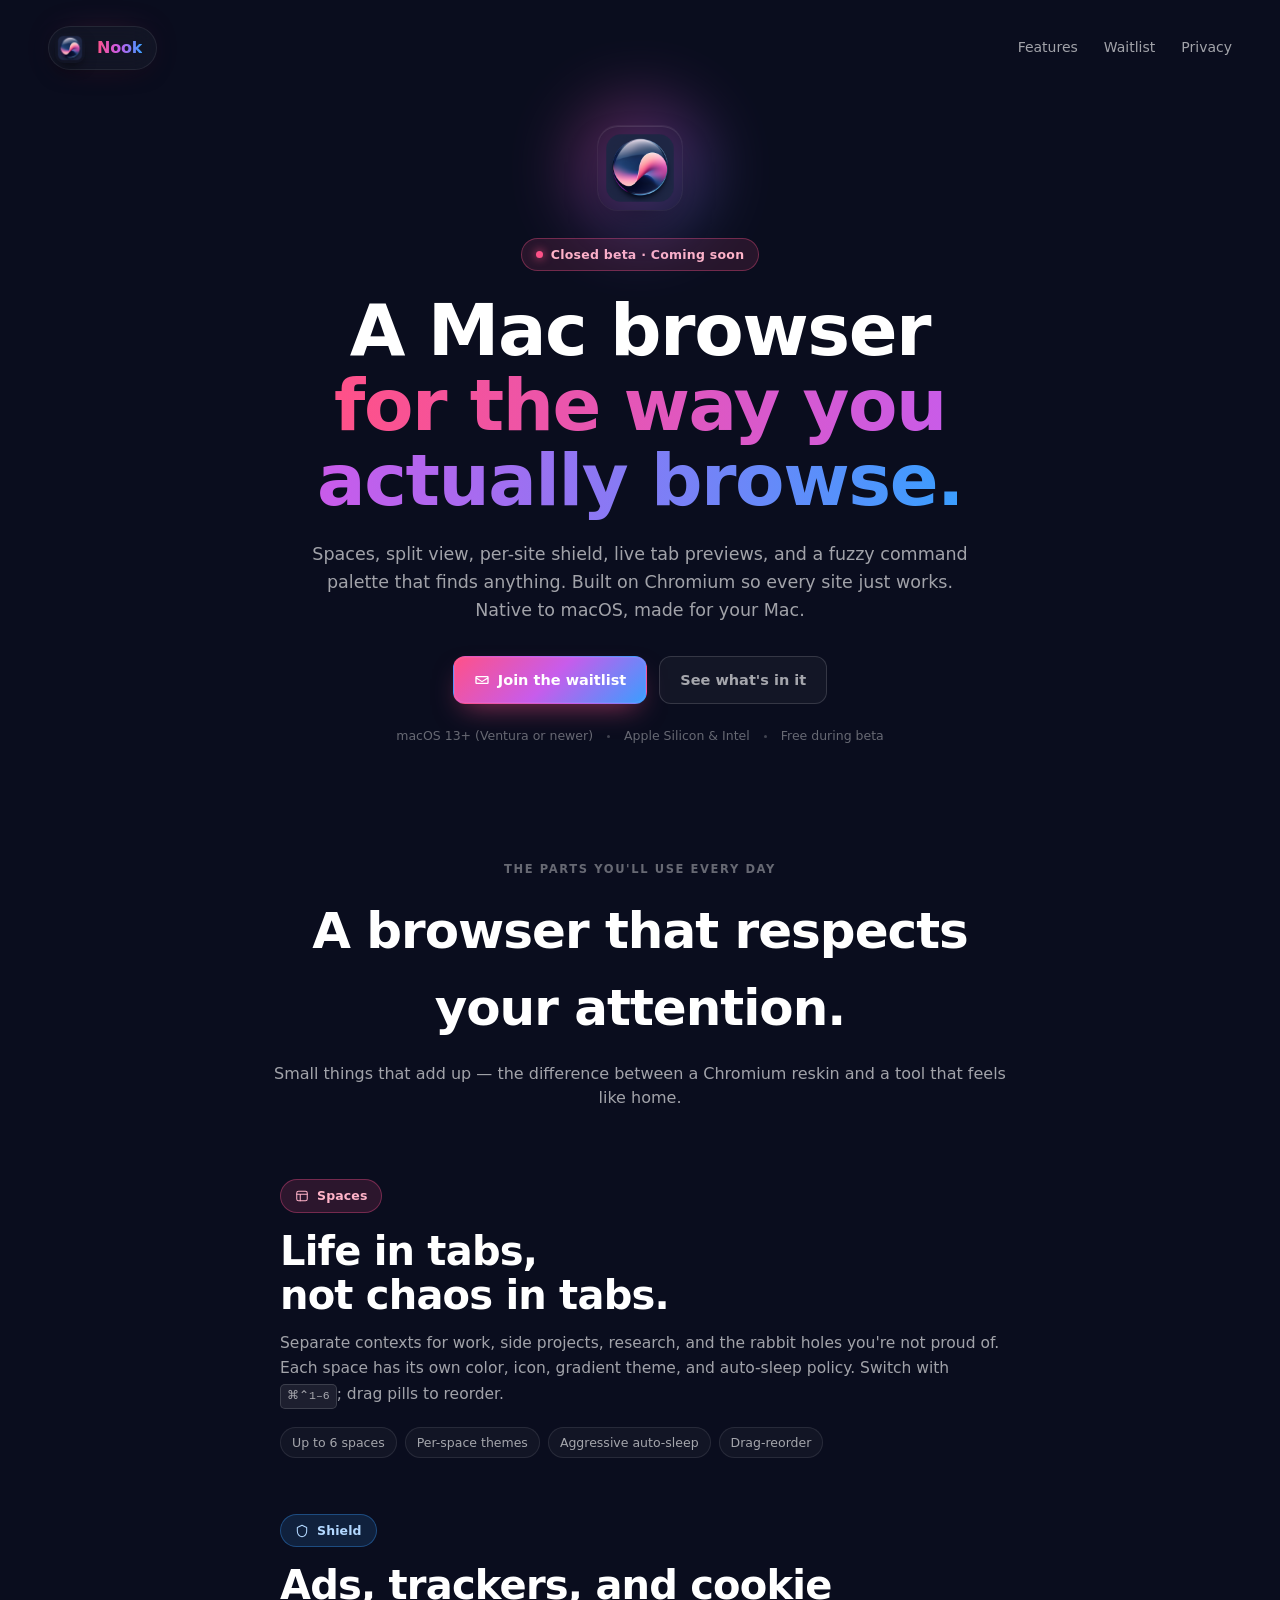
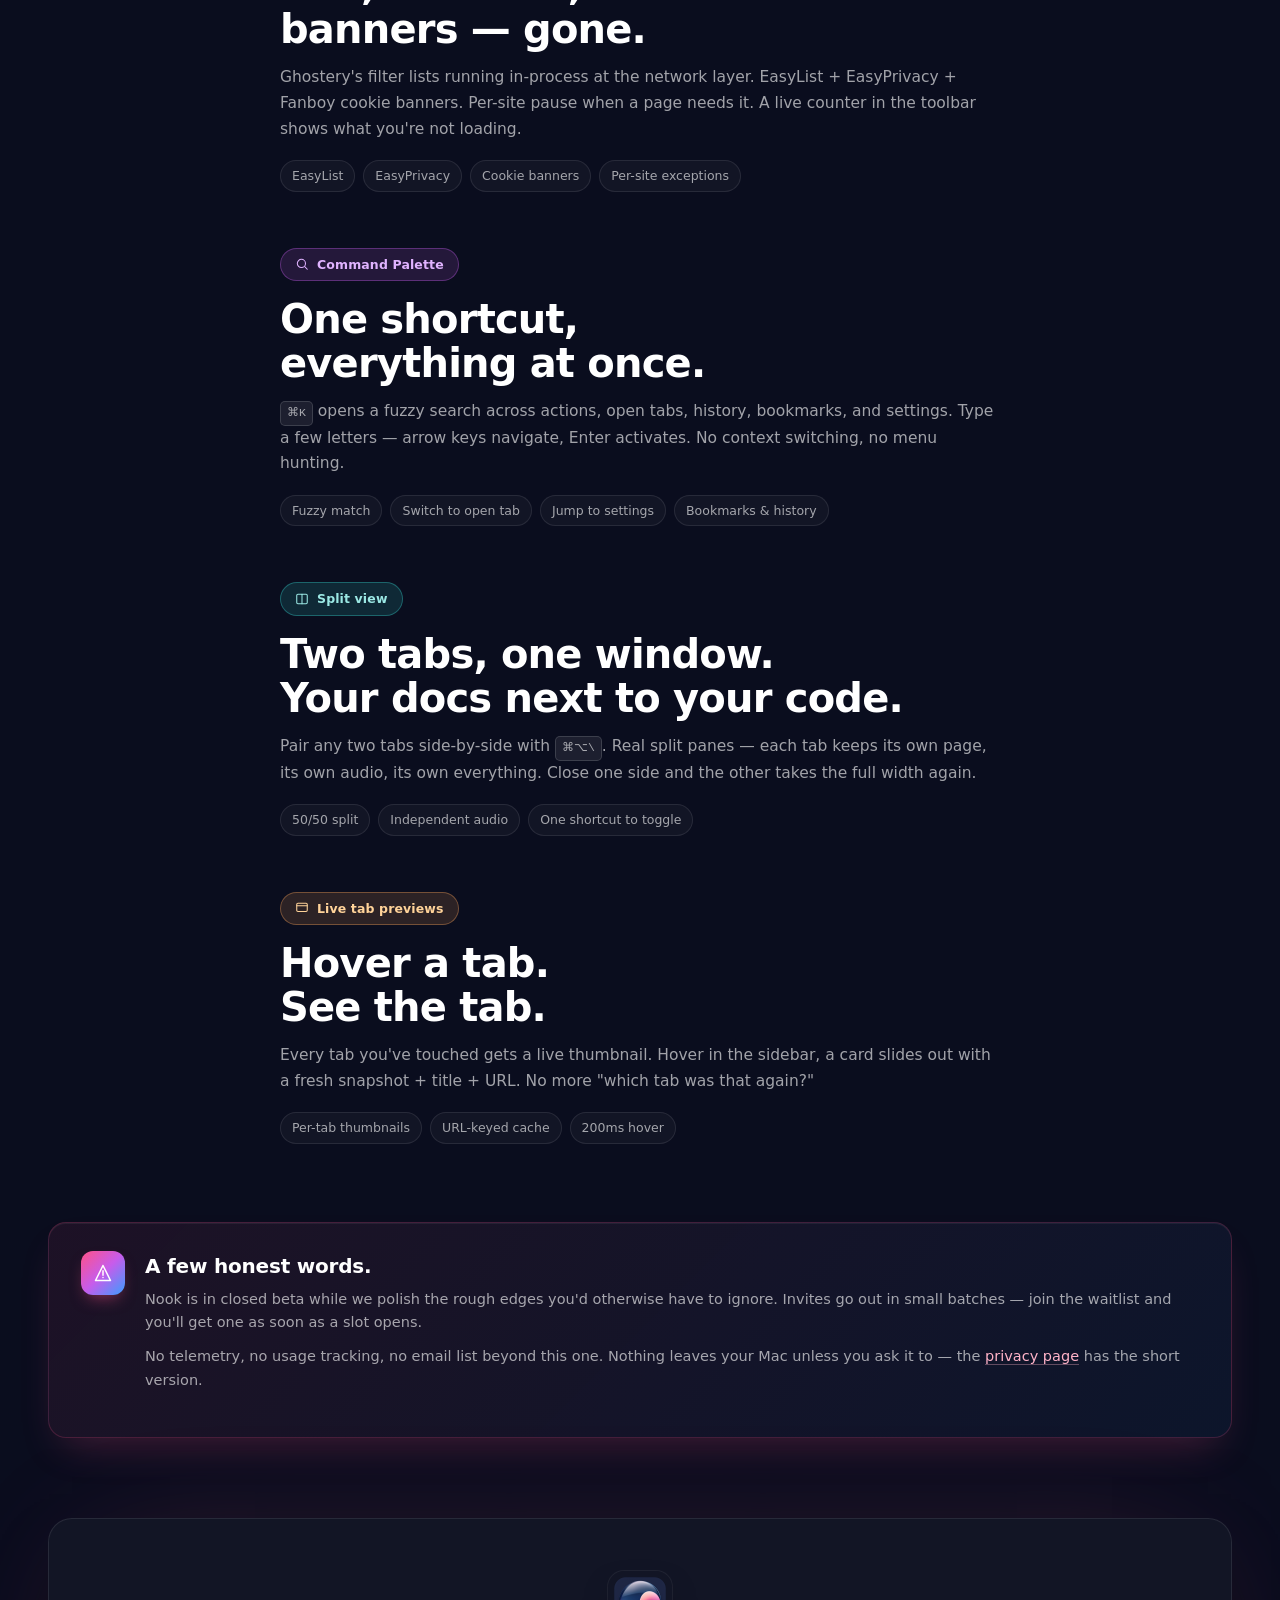
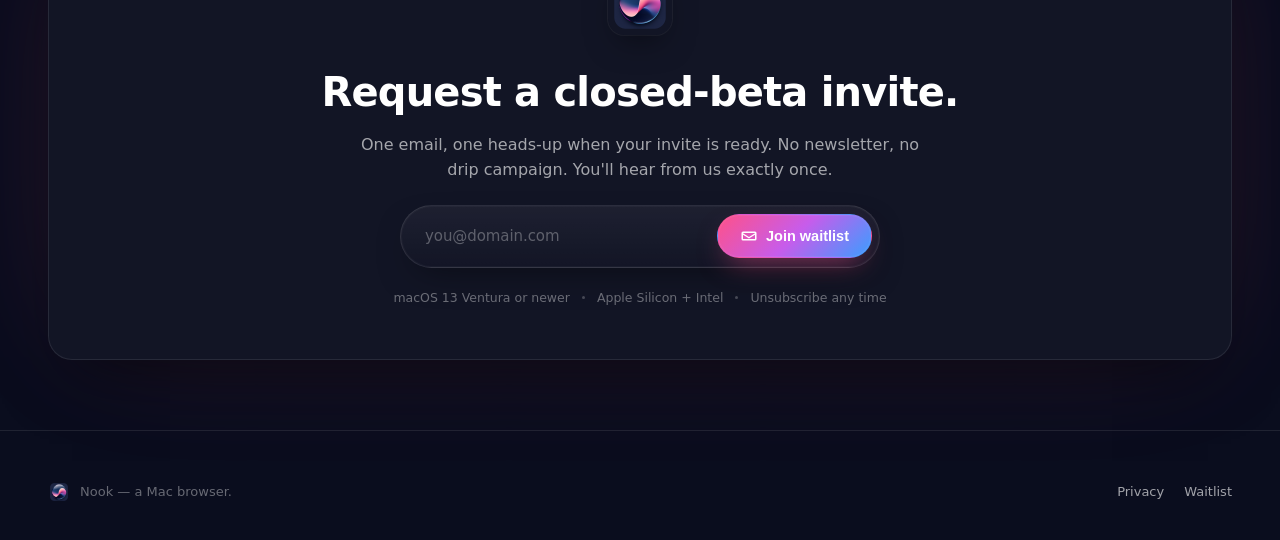
==== commit 63fe79e1: "Tone down icon sizes; drop redundant feature-section icon" ====
--- a/index.html
+++ b/index.html
@@ -68,7 +68,6 @@
 
   <div class="container">
     <section class="showcase-intro" id="features">
-      <img src="icon.png" alt="" class="section-icon" aria-hidden="true" />
       <div class="section-label">The parts you'll use every day</div>
       <h2>A browser that respects your attention.</h2>
       <p class="lede">Small things that add up — the difference between a Chromium reskin and a tool that feels like home.</p>
--- a/styles.css
+++ b/styles.css
@@ -138,9 +138,9 @@
 }
 .hero-icon-wrap {
   position: relative;
-  width: 156px;
-  height: 156px;
-  margin: 0 auto 28px;
+  width: 96px;
+  height: 96px;
+  margin: 0 auto 22px;
   display: flex;
   align-items: center;
   justify-content: center;
@@ -149,31 +149,31 @@
 .hero-icon {
   position: relative;
   z-index: 2;
-  width: 144px;
-  height: 144px;
-  border-radius: 34px;
-  box-shadow:
-    0 30px 70px -24px rgba(0, 0, 0, 0.7),
+  width: 84px;
+  height: 84px;
+  border-radius: 20px;
+  box-shadow:
+    0 18px 44px -18px rgba(0, 0, 0, 0.65),
     0 0 0 1px rgba(255, 255, 255, 0.06),
-    inset 0 1px 0 rgba(255, 255, 255, 0.12);
+    inset 0 1px 0 rgba(255, 255, 255, 0.1);
 }
 .hero-icon-glow {
   position: absolute;
-  inset: -30px;
+  inset: -22px;
   z-index: 1;
   border-radius: 50%;
   background: var(--brand-gradient-diag);
-  opacity: 0.45;
-  filter: blur(44px);
+  opacity: 0.32;
+  filter: blur(32px);
   animation: hero-icon-pulse 5s ease-in-out infinite;
 }
 @keyframes hero-icon-float {
   0%, 100% { transform: translateY(0); }
-  50%      { transform: translateY(-6px); }
+  50%      { transform: translateY(-4px); }
 }
 @keyframes hero-icon-pulse {
-  0%, 100% { opacity: 0.4; transform: scale(1); }
-  50%      { opacity: 0.6; transform: scale(1.05); }
+  0%, 100% { opacity: 0.28; transform: scale(1); }
+  50%      { opacity: 0.42; transform: scale(1.04); }
 }
 .beta-chip {
   display: inline-flex;
@@ -359,16 +359,6 @@
   max-width: 760px;
   margin: 0 auto;
 }
-.section-icon {
-  width: 72px;
-  height: 72px;
-  border-radius: 18px;
-  margin: 0 auto 18px;
-  display: block;
-  box-shadow:
-    0 18px 44px -18px rgba(0, 0, 0, 0.6),
-    0 0 0 1px rgba(255, 255, 255, 0.06);
-}
 .section-label {
   display: inline-block;
   color: var(--text-tertiary);
@@ -523,14 +513,13 @@
     0 0 140px -40px rgba(255, 81, 136, 0.22);
 }
 .download-icon {
-  width: 112px;
-  height: 112px;
-  border-radius: 26px;
-  box-shadow:
-    0 22px 48px -14px rgba(0, 0, 0, 0.6),
-    0 0 0 1px rgba(255, 255, 255, 0.06),
-    inset 0 1px 0 rgba(255, 255, 255, 0.1);
-  margin-bottom: 24px;
+  width: 64px;
+  height: 64px;
+  border-radius: 16px;
+  box-shadow:
+    0 14px 32px -12px rgba(0, 0, 0, 0.55),
+    0 0 0 1px rgba(255, 255, 255, 0.06);
+  margin-bottom: 18px;
 }
 .download-card h2 {
   font-size: clamp(28px, 4.4vw, 40px);
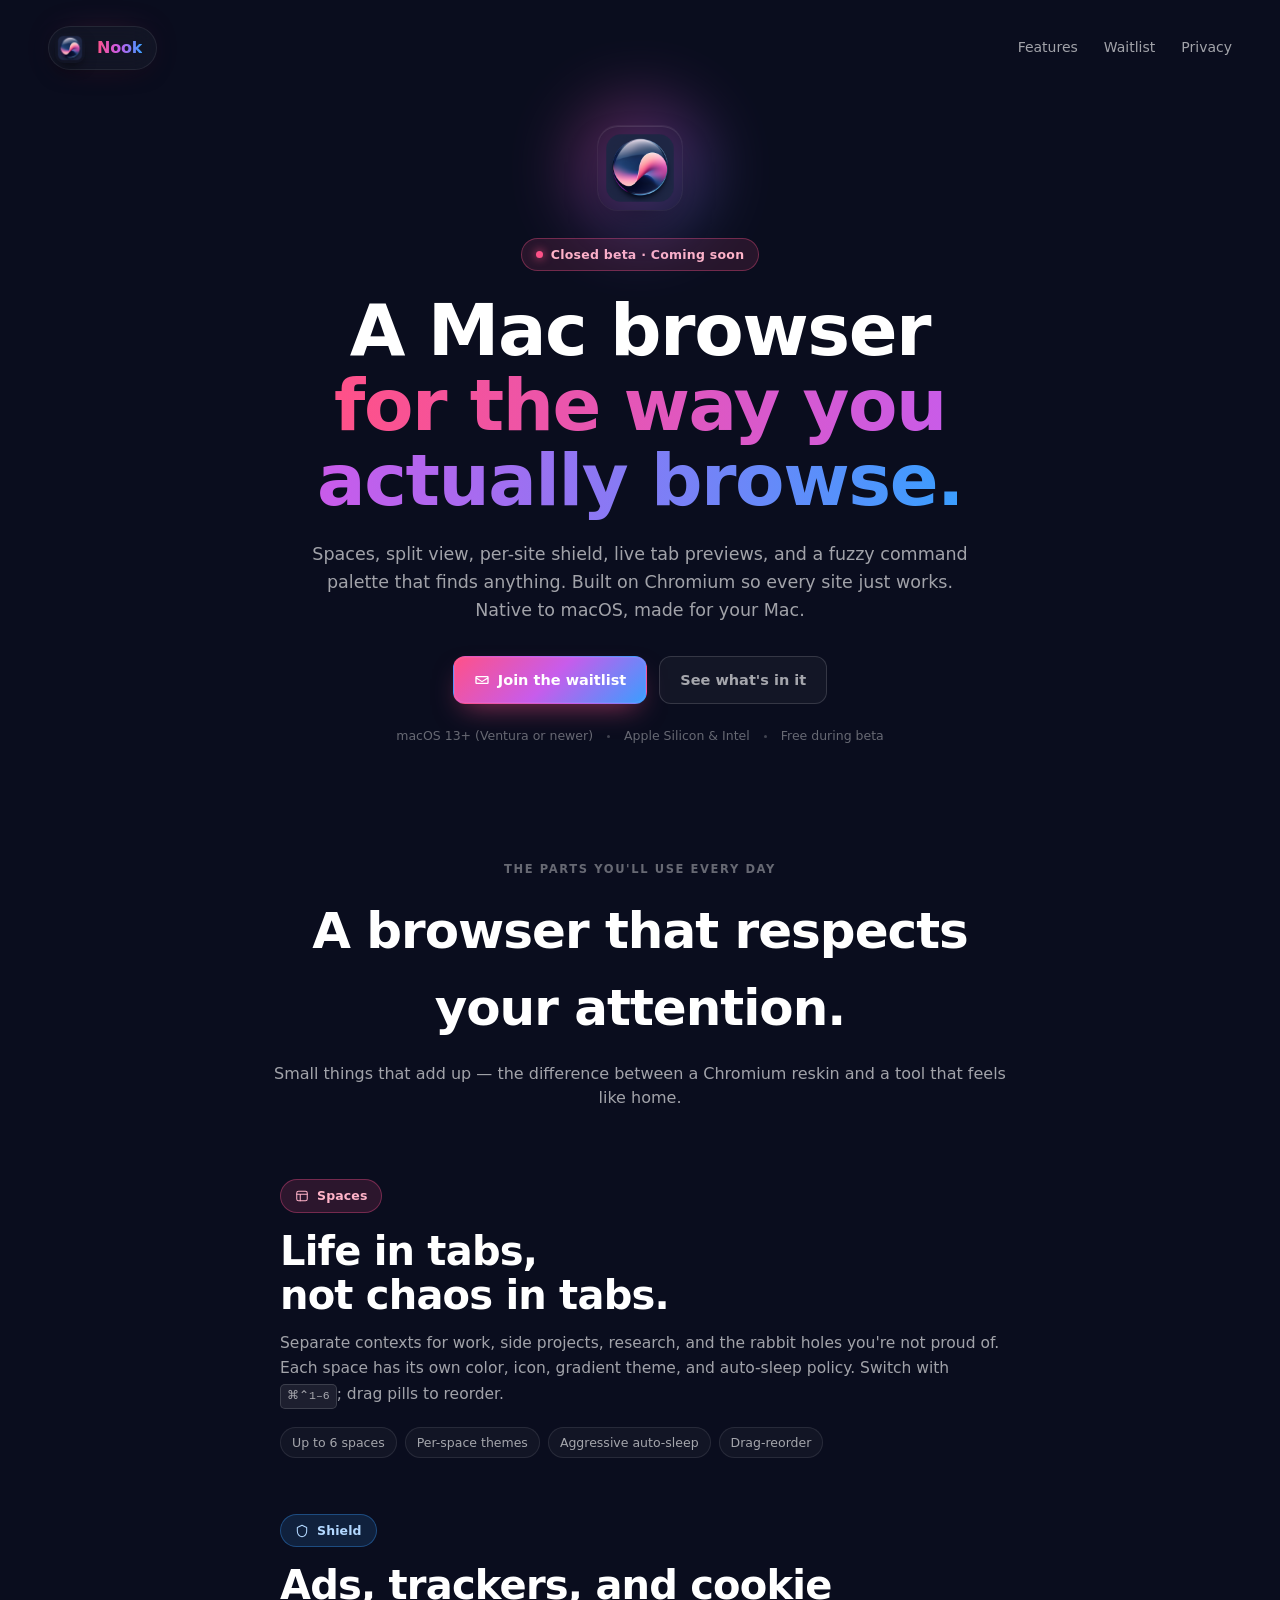
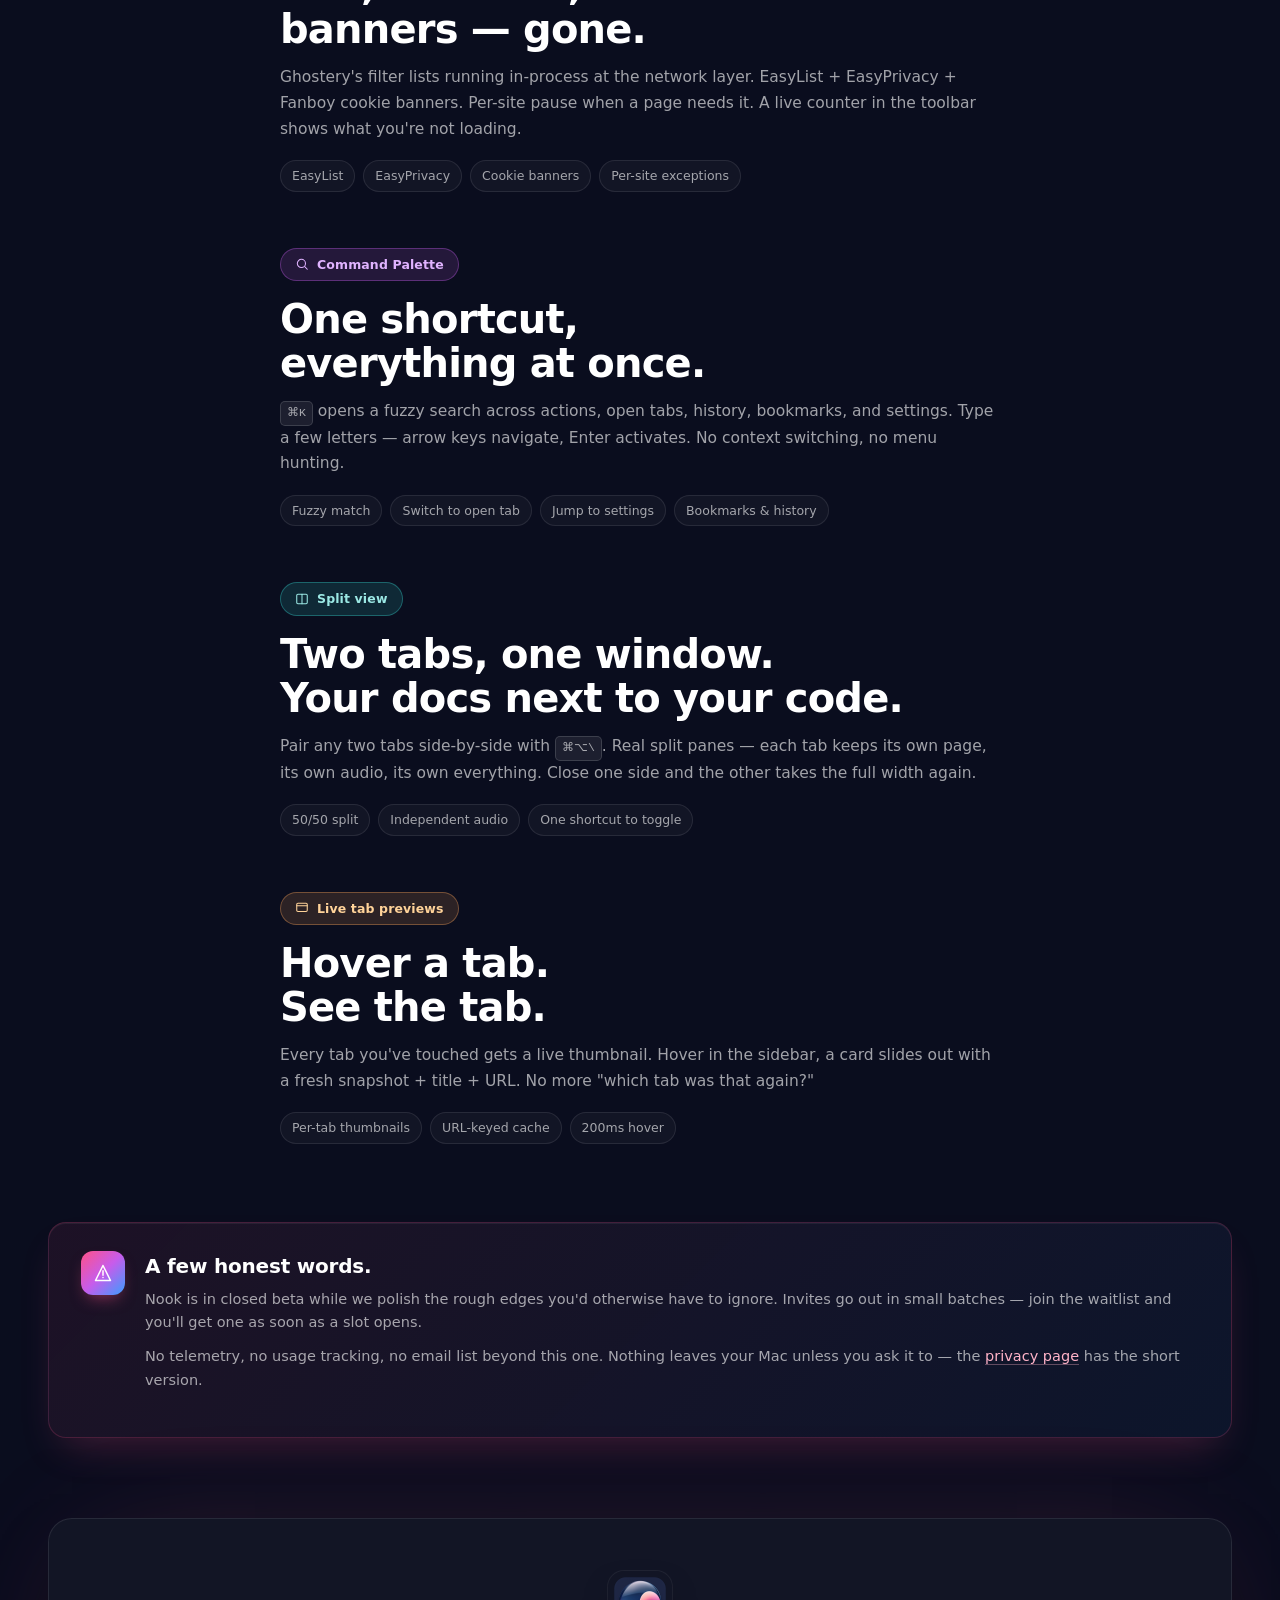
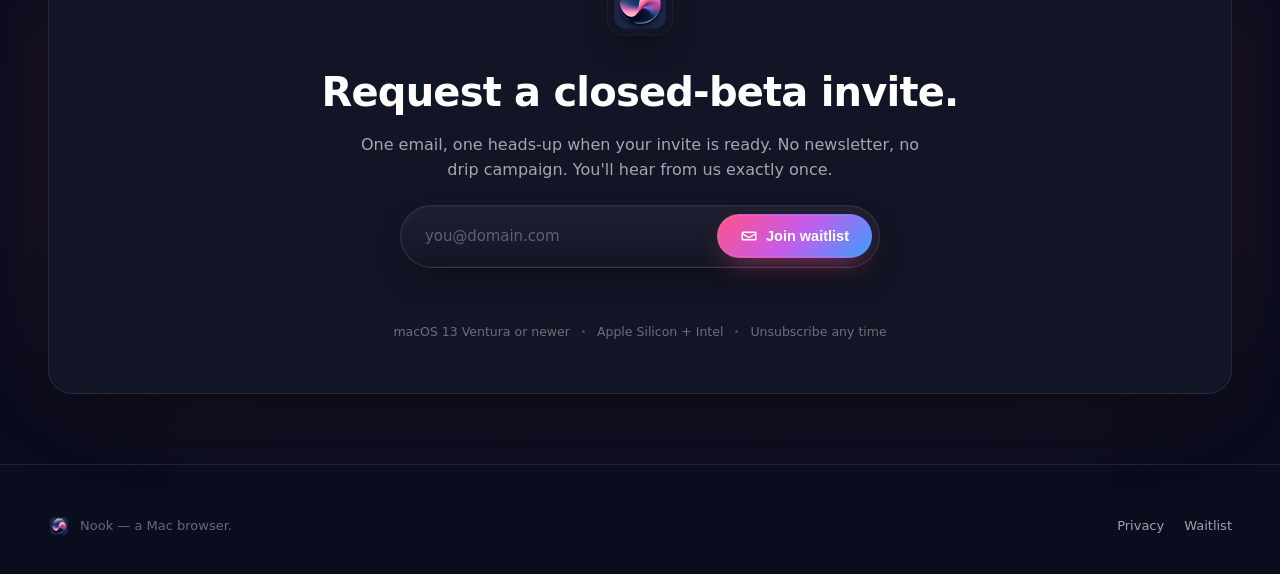
==== commit 48478a7e: "Wire Formspree endpoint; AJAX submit with inline success state + honeypot" ====
--- a/index.html
+++ b/index.html
@@ -177,16 +177,11 @@
         <img src="icon.png" alt="" class="download-icon" aria-hidden="true" />
         <h2>Request a closed-beta invite.</h2>
         <p class="lede">One email, one heads-up when your invite is ready. No newsletter, no drip campaign. You'll hear from us exactly once.</p>
-        <!--
-          Replace the action URL below with your own form endpoint
-          (Formspree, Tally, Getform, Buttondown, etc.). The mailto
-          fallback keeps the button useful until you wire a service up.
-        -->
         <form
+          id="waitlist-form"
           class="waitlist-form"
-          action="mailto:kurayogun@gmail.com?subject=Nook%20waitlist"
+          action="https://formspree.io/f/mvzdvadk"
           method="POST"
-          enctype="text/plain"
         >
           <label class="sr-only" for="waitlist-email">Email address</label>
           <input
@@ -197,13 +192,17 @@
             autocomplete="email"
             placeholder="you@domain.com"
           />
+          <!-- Honeypot: real users leave this blank, bots fill it in → Formspree drops the submission silently. -->
+          <input type="text" name="_gotcha" class="sr-only" tabindex="-1" autocomplete="off" aria-hidden="true" />
+          <input type="hidden" name="_subject" value="New Nook waitlist signup" />
           <button class="btn primary big" type="submit">
             <svg viewBox="0 0 24 24" width="18" height="18" aria-hidden="true">
               <path fill="currentColor" d="M4 6h16a2 2 0 0 1 2 2v8a2 2 0 0 1-2 2H4a2 2 0 0 1-2-2V8a2 2 0 0 1 2-2Zm0 2v.4l8 5 8-5V8H4Zm0 2.35V16h16v-5.65l-7.46 4.66a1 1 0 0 1-1.08 0L4 10.35Z"/>
             </svg>
-            Join waitlist
+            <span class="waitlist-btn-label">Join waitlist</span>
           </button>
         </form>
+        <div id="waitlist-status" class="waitlist-status" role="status" aria-live="polite"></div>
         <div class="fineprint">
           <span>macOS 13 Ventura or newer</span>
           <span class="dot-sep"></span>
@@ -227,5 +226,53 @@
       </div>
     </div>
   </footer>
+
+  <script>
+    // Intercept the Formspree submit so the user stays on nookbrowser.app
+    // with an inline success state instead of being redirected to
+    // Formspree's generic "thank you" page. The action URL + method still
+    // work as a no-JS fallback.
+    (function () {
+      const form = document.getElementById('waitlist-form')
+      const status = document.getElementById('waitlist-status')
+      if (!form || !status) return
+      form.addEventListener('submit', async function (e) {
+        e.preventDefault()
+        const btn = form.querySelector('button[type="submit"]')
+        const label = form.querySelector('.waitlist-btn-label')
+        const originalLabel = label ? label.textContent : 'Join waitlist'
+        if (btn) btn.setAttribute('aria-disabled', 'true')
+        if (label) label.textContent = 'Sending…'
+        status.textContent = ''
+        status.classList.remove('ok', 'err')
+        try {
+          const res = await fetch(form.action, {
+            method: 'POST',
+            body: new FormData(form),
+            headers: { Accept: 'application/json' }
+          })
+          if (res.ok) {
+            form.reset()
+            form.style.display = 'none'
+            status.textContent = "You're on the list. We'll email when your invite is ready."
+            status.classList.add('ok')
+          } else {
+            const data = await res.json().catch(() => ({}))
+            status.textContent =
+              (data && data.errors && data.errors[0] && data.errors[0].message) ||
+              'Something went wrong. Please try again in a moment.'
+            status.classList.add('err')
+            if (btn) btn.removeAttribute('aria-disabled')
+            if (label) label.textContent = originalLabel
+          }
+        } catch (err) {
+          status.textContent = 'No network. Try again when you reconnect.'
+          status.classList.add('err')
+          if (btn) btn.removeAttribute('aria-disabled')
+          if (label) label.textContent = originalLabel
+        }
+      })
+    })()
+  </script>
 </body>
 </html>
--- a/styles.css
+++ b/styles.css
@@ -622,6 +622,29 @@
   }
 }
 
+.waitlist-status {
+  max-width: 480px;
+  margin: 14px auto 0;
+  min-height: 20px;
+  text-align: center;
+  font-size: 14px;
+  line-height: 1.5;
+  opacity: 0;
+  transform: translateY(4px);
+  transition: opacity 220ms ease, transform 220ms ease;
+}
+.waitlist-status.ok,
+.waitlist-status.err {
+  opacity: 1;
+  transform: translateY(0);
+}
+.waitlist-status.ok {
+  color: #9fe5b2;
+}
+.waitlist-status.err {
+  color: #ff9fb8;
+}
+
 /* ─── footer ─── */
 
 footer {
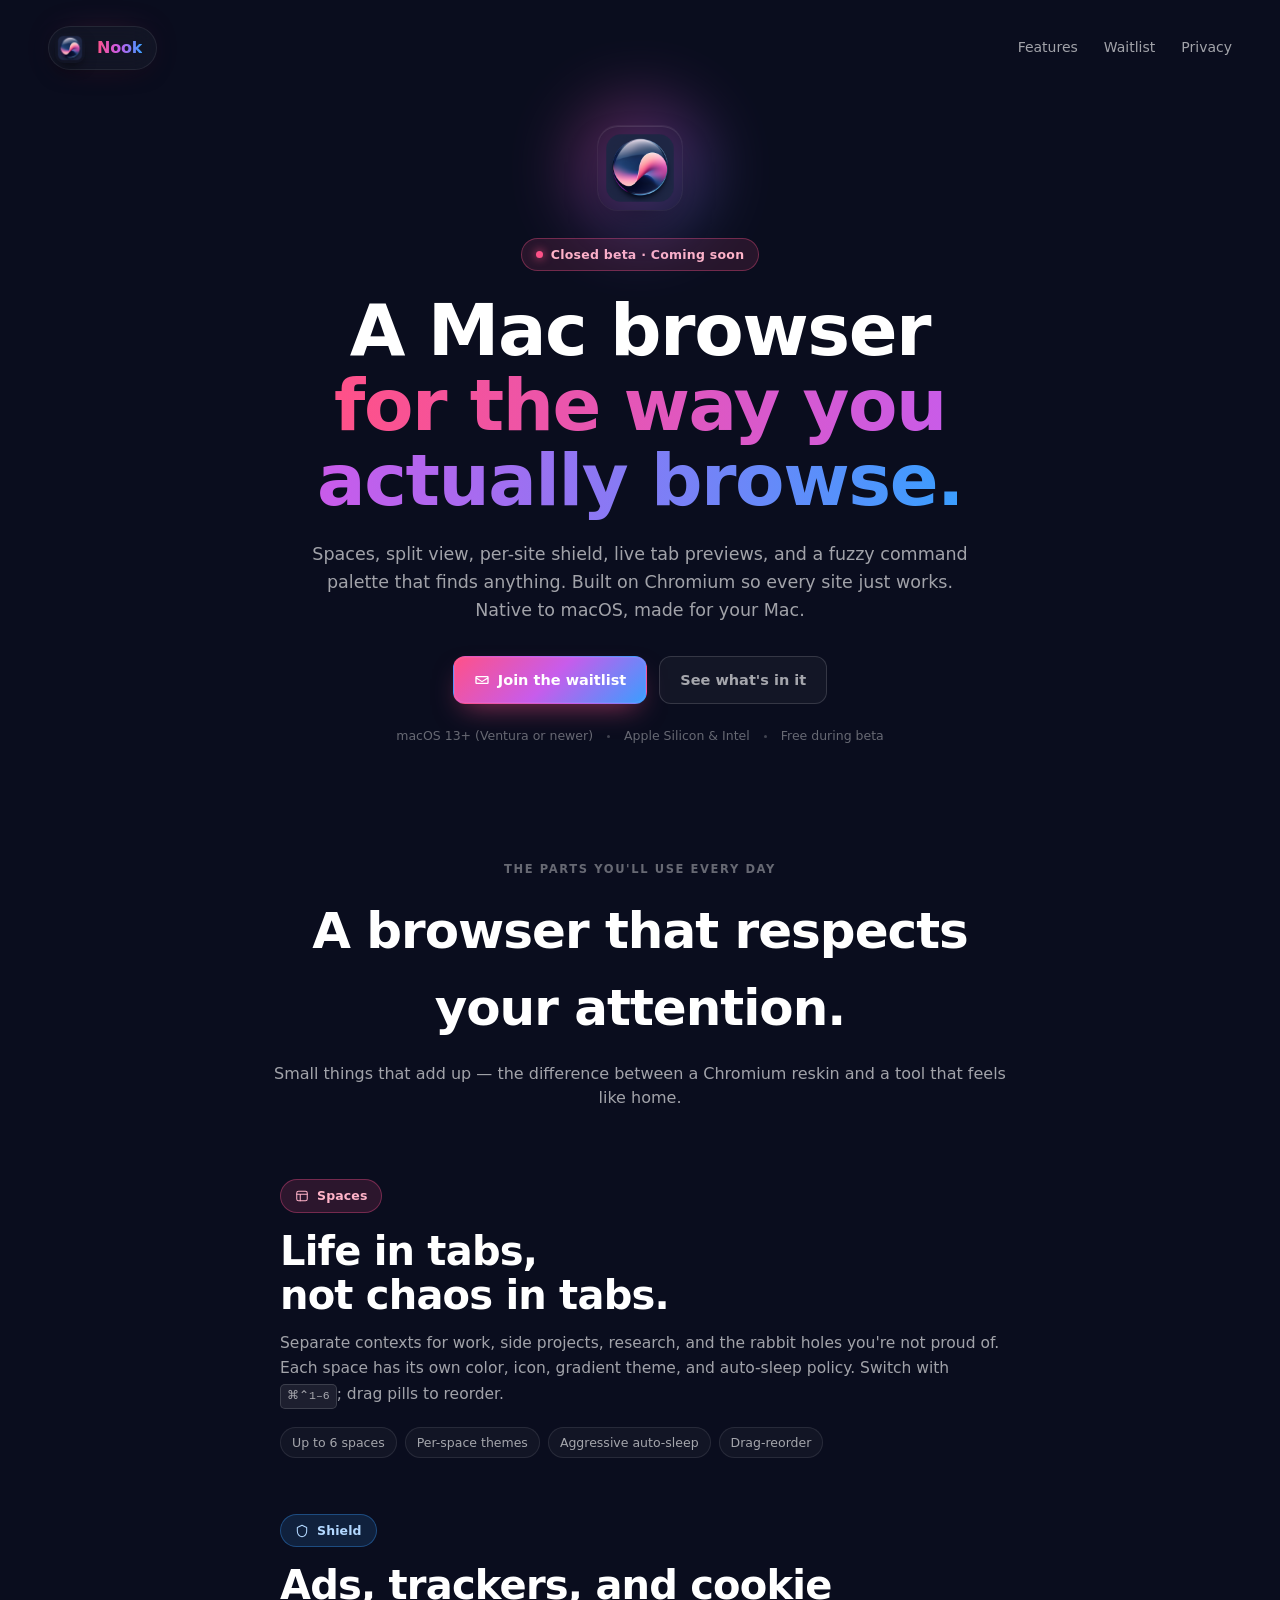
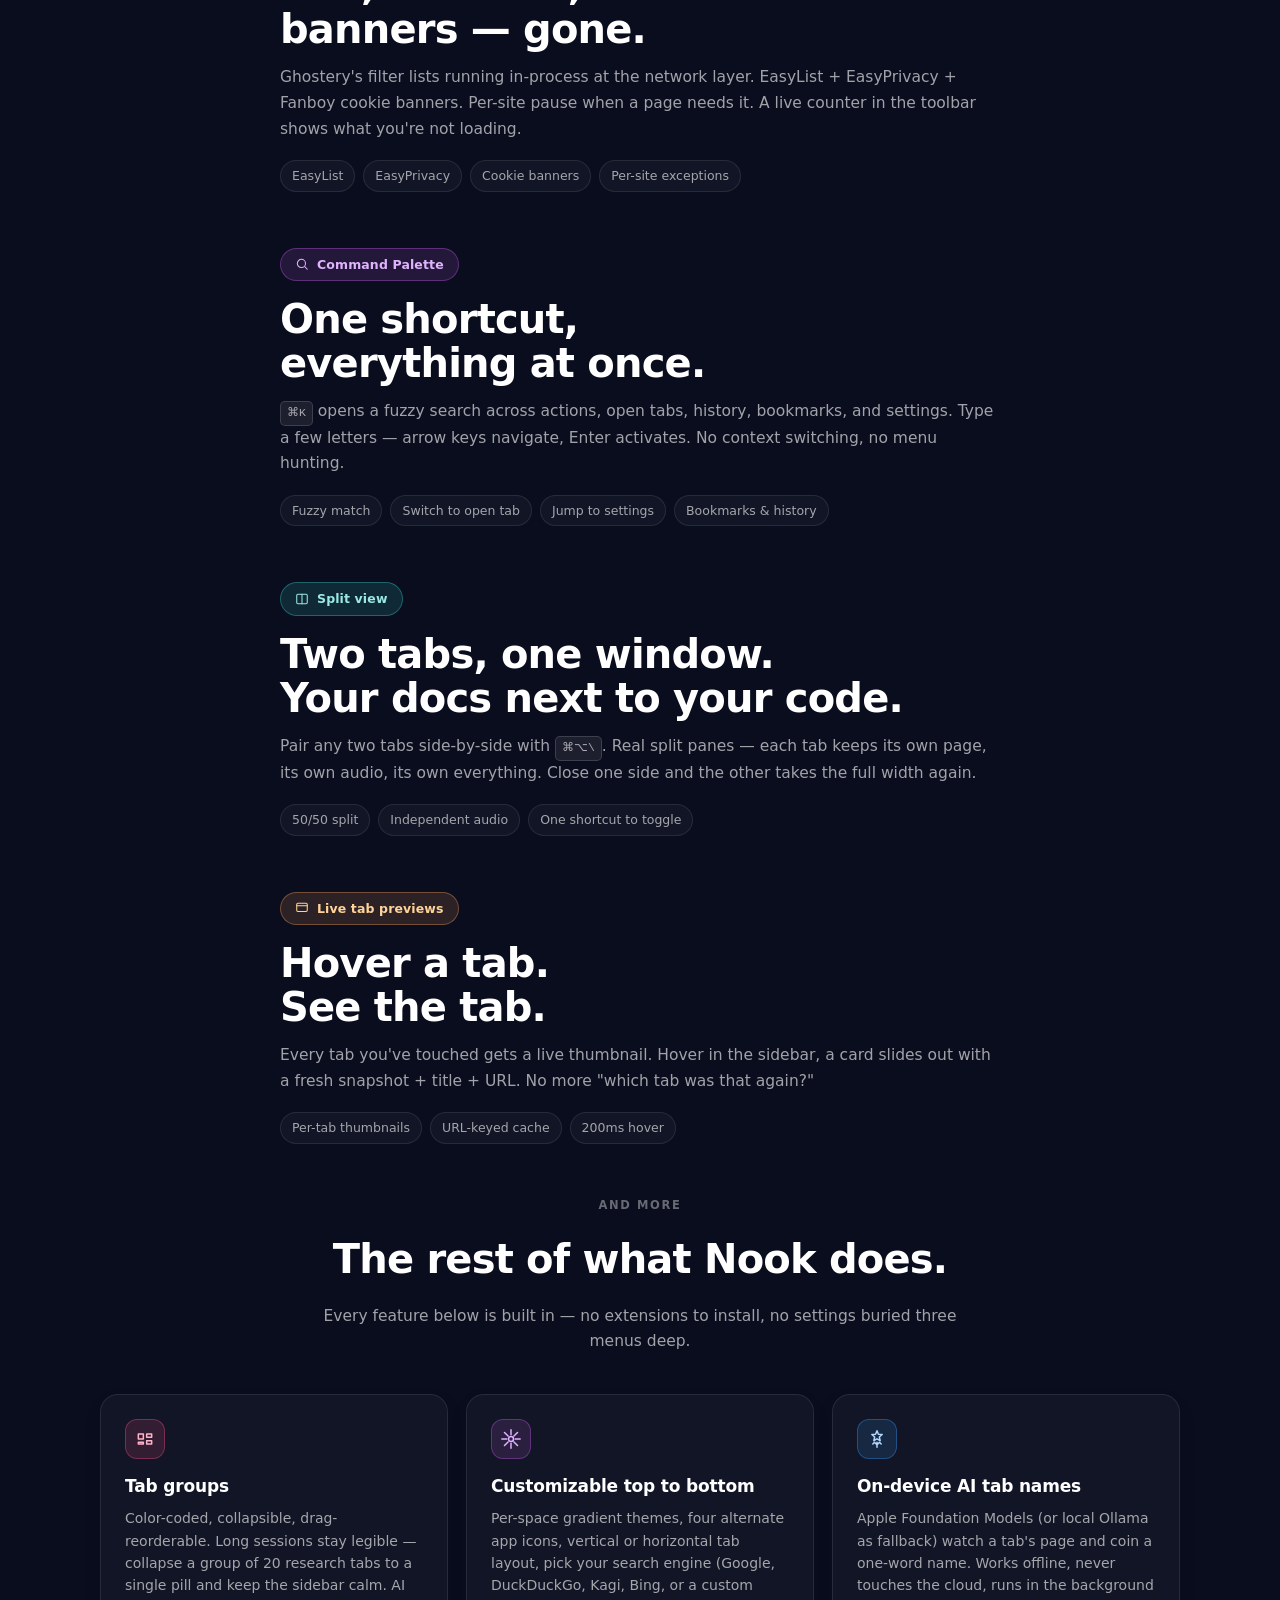
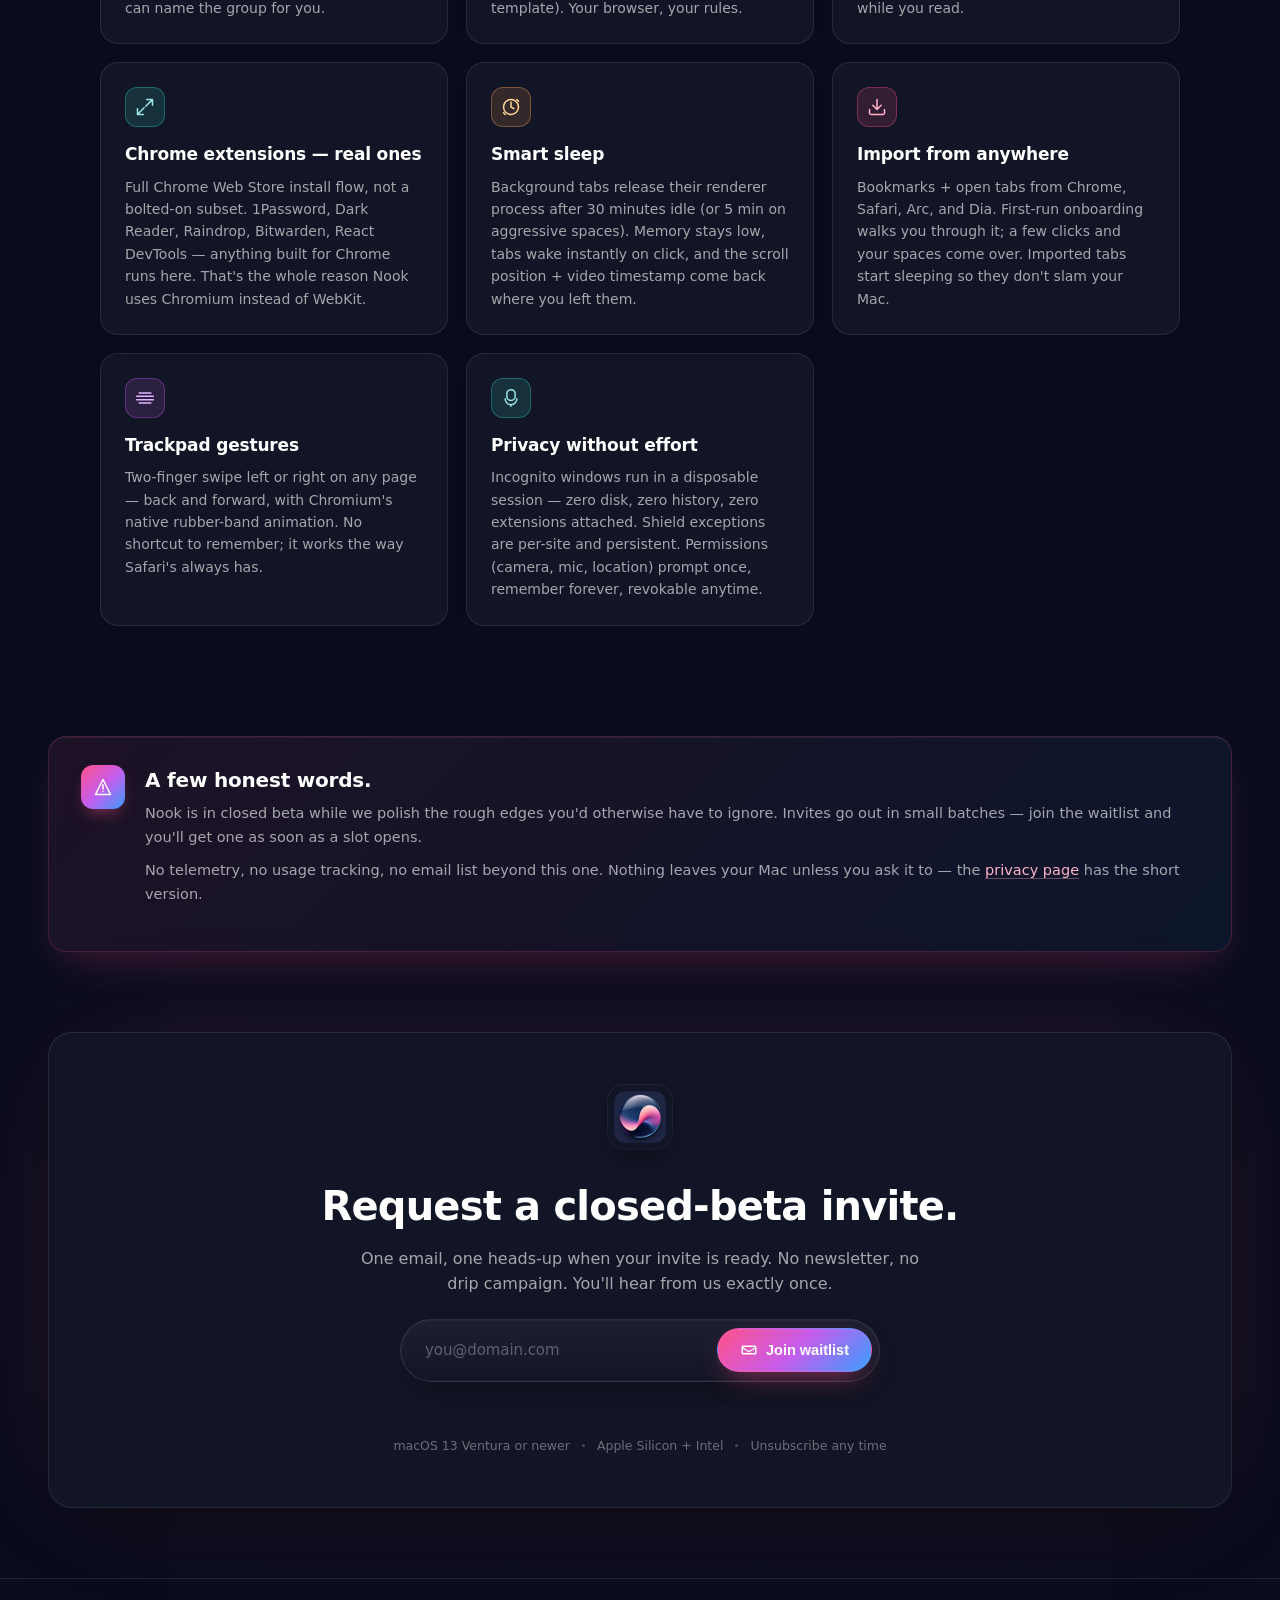
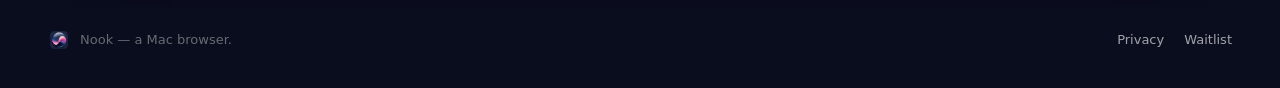
==== commit e179f49e: "Add 'And more' feature grid: tab groups, customization, AI, extensions, sleep, import, gestures, pri" ====
--- a/index.html
+++ b/index.html
@@ -142,6 +142,78 @@
             <li>Per-tab thumbnails</li><li>URL-keyed cache</li><li>200ms hover</li>
           </ul>
         </div>
+      </div>
+    </section>
+
+    <section class="more-section">
+      <div class="section-label">And more</div>
+      <h2>The rest of what Nook does.</h2>
+      <p class="lede">Every feature below is built in — no extensions to install, no settings buried three menus deep.</p>
+
+      <div class="more-grid">
+        <article class="more-card">
+          <div class="more-icon chip-pink">
+            <svg viewBox="0 0 24 24" fill="none" stroke="currentColor" stroke-width="1.8" stroke-linecap="round" stroke-linejoin="round" aria-hidden="true"><path d="M4 6h6v6H4zM14 6h6v4h-6zM14 14h6v4h-6zM4 16h6v2H4z"/></svg>
+          </div>
+          <h3>Tab groups</h3>
+          <p>Color-coded, collapsible, drag-reorderable. Long sessions stay legible — collapse a group of 20 research tabs to a single pill and keep the sidebar calm. AI can name the group for you.</p>
+        </article>
+
+        <article class="more-card">
+          <div class="more-icon chip-purple">
+            <svg viewBox="0 0 24 24" fill="none" stroke="currentColor" stroke-width="1.8" stroke-linecap="round" stroke-linejoin="round" aria-hidden="true"><circle cx="12" cy="12" r="3"/><path d="M12 1v6M12 17v6M4.2 4.2l4.3 4.3M15.5 15.5l4.3 4.3M1 12h6M17 12h6M4.2 19.8l4.3-4.3M15.5 8.5l4.3-4.3"/></svg>
+          </div>
+          <h3>Customizable top to bottom</h3>
+          <p>Per-space gradient themes, four alternate app icons, vertical or horizontal tab layout, pick your search engine (Google, DuckDuckGo, Kagi, Bing, or a custom template). Your browser, your rules.</p>
+        </article>
+
+        <article class="more-card">
+          <div class="more-icon chip-blue">
+            <svg viewBox="0 0 24 24" fill="none" stroke="currentColor" stroke-width="1.8" stroke-linecap="round" stroke-linejoin="round" aria-hidden="true"><path d="M12 2l1.7 4.2 4.5.4-3.4 3 1 4.4L12 11.8 8.2 14l1-4.4L5.8 6.6l4.5-.4L12 2zM7 18l2-2 2 2M13 18l2-2 2 2M12 22v-6"/></svg>
+          </div>
+          <h3>On-device AI tab names</h3>
+          <p>Apple Foundation Models (or local Ollama as fallback) watch a tab's page and coin a one-word name. Works offline, never touches the cloud, runs in the background while you read.</p>
+        </article>
+
+        <article class="more-card">
+          <div class="more-icon chip-cyan">
+            <svg viewBox="0 0 24 24" fill="none" stroke="currentColor" stroke-width="1.8" stroke-linecap="round" stroke-linejoin="round" aria-hidden="true"><path d="M14 3h7v7M10 21H3v-7M21 3l-8 8M3 21l8-8"/></svg>
+          </div>
+          <h3>Chrome extensions — real ones</h3>
+          <p>Full Chrome Web Store install flow, not a bolted-on subset. 1Password, Dark Reader, Raindrop, Bitwarden, React DevTools — anything built for Chrome runs here. That's the whole reason Nook uses Chromium instead of WebKit.</p>
+        </article>
+
+        <article class="more-card">
+          <div class="more-icon chip-amber">
+            <svg viewBox="0 0 24 24" fill="none" stroke="currentColor" stroke-width="1.8" stroke-linecap="round" stroke-linejoin="round" aria-hidden="true"><circle cx="12" cy="12" r="9"/><path d="M12 6v6l3.5 2"/><path d="M19 3l2 2M3 19l2 2"/></svg>
+          </div>
+          <h3>Smart sleep</h3>
+          <p>Background tabs release their renderer process after 30 minutes idle (or 5 min on aggressive spaces). Memory stays low, tabs wake instantly on click, and the scroll position + video timestamp come back where you left them.</p>
+        </article>
+
+        <article class="more-card">
+          <div class="more-icon chip-pink">
+            <svg viewBox="0 0 24 24" fill="none" stroke="currentColor" stroke-width="1.8" stroke-linecap="round" stroke-linejoin="round" aria-hidden="true"><path d="M21 15v4a2 2 0 0 1-2 2H5a2 2 0 0 1-2-2v-4M7 10l5 5 5-5M12 15V3"/></svg>
+          </div>
+          <h3>Import from anywhere</h3>
+          <p>Bookmarks + open tabs from Chrome, Safari, Arc, and Dia. First-run onboarding walks you through it; a few clicks and your spaces come over. Imported tabs start sleeping so they don't slam your Mac.</p>
+        </article>
+
+        <article class="more-card">
+          <div class="more-icon chip-purple">
+            <svg viewBox="0 0 24 24" fill="none" stroke="currentColor" stroke-width="1.8" stroke-linecap="round" stroke-linejoin="round" aria-hidden="true"><path d="M2 10l20 0M2 14l20 0"/><path d="M5 6h14M5 18h14"/></svg>
+          </div>
+          <h3>Trackpad gestures</h3>
+          <p>Two-finger swipe left or right on any page — back and forward, with Chromium's native rubber-band animation. No shortcut to remember; it works the way Safari's always has.</p>
+        </article>
+
+        <article class="more-card">
+          <div class="more-icon chip-cyan">
+            <svg viewBox="0 0 24 24" fill="none" stroke="currentColor" stroke-width="1.8" stroke-linecap="round" stroke-linejoin="round" aria-hidden="true"><path d="M12 2a5 5 0 0 0-5 5v3a5 5 0 0 0 10 0V7a5 5 0 0 0-5-5zM5 13a7 7 0 0 0 14 0M12 20v2"/></svg>
+          </div>
+          <h3>Privacy without effort</h3>
+          <p>Incognito windows run in a disposable session — zero disk, zero history, zero extensions attached. Shield exceptions are per-site and persistent. Permissions (camera, mic, location) prompt once, remember forever, revokable anytime.</p>
+        </article>
       </div>
     </section>
   </div>
--- a/styles.css
+++ b/styles.css
@@ -422,6 +422,76 @@
 .chip-purple { color: #e0b3ff; background: rgba(199, 92, 235, 0.14); border: 1px solid rgba(199, 92, 235, 0.35); }
 .chip-cyan   { color: #9be8e4; background: rgba(52, 211, 206, 0.14); border: 1px solid rgba(52, 211, 206, 0.35); }
 .chip-amber  { color: #ffd399; background: rgba(255, 165, 89, 0.14); border: 1px solid rgba(255, 165, 89, 0.35); }
+
+/* ─── more features grid ─── */
+
+.more-section {
+  padding: 20px 0 60px;
+  max-width: 1080px;
+  margin: 0 auto;
+  text-align: center;
+}
+.more-section .section-label {
+  margin-bottom: 14px;
+}
+.more-section h2 {
+  font-size: clamp(28px, 4vw, 40px);
+  letter-spacing: -0.02em;
+  font-weight: 800;
+  margin: 0 0 14px;
+}
+.more-section .lede {
+  max-width: 640px;
+  margin: 0 auto 40px;
+  color: var(--text-secondary);
+  font-size: 15.5px;
+  line-height: 1.6;
+}
+.more-grid {
+  display: grid;
+  grid-template-columns: repeat(auto-fit, minmax(300px, 1fr));
+  gap: 18px;
+  text-align: left;
+}
+.more-card {
+  padding: 24px;
+  border-radius: 18px;
+  background: var(--card-fill);
+  border: 1px solid var(--card-stroke);
+  box-shadow: 0 8px 24px -12px rgba(0, 0, 0, 0.45);
+  transition: border-color 160ms ease, transform 160ms ease;
+}
+.more-card:hover {
+  border-color: rgba(255, 255, 255, 0.16);
+  transform: translateY(-2px);
+}
+.more-card h3 {
+  font-size: 17px;
+  font-weight: 700;
+  letter-spacing: -0.01em;
+  margin: 14px 0 8px;
+  color: var(--text-primary);
+}
+.more-card p {
+  font-size: 14px;
+  line-height: 1.6;
+  color: var(--text-secondary);
+  margin: 0;
+}
+.more-icon {
+  display: inline-flex;
+  align-items: center;
+  justify-content: center;
+  width: 40px;
+  height: 40px;
+  border-radius: 12px;
+}
+.more-icon svg { width: 20px; height: 20px; }
+
+@media (max-width: 640px) {
+  .more-grid { grid-template-columns: 1fr; }
+  .more-card { padding: 20px; }
+}
 
 .pills {
   list-style: none;
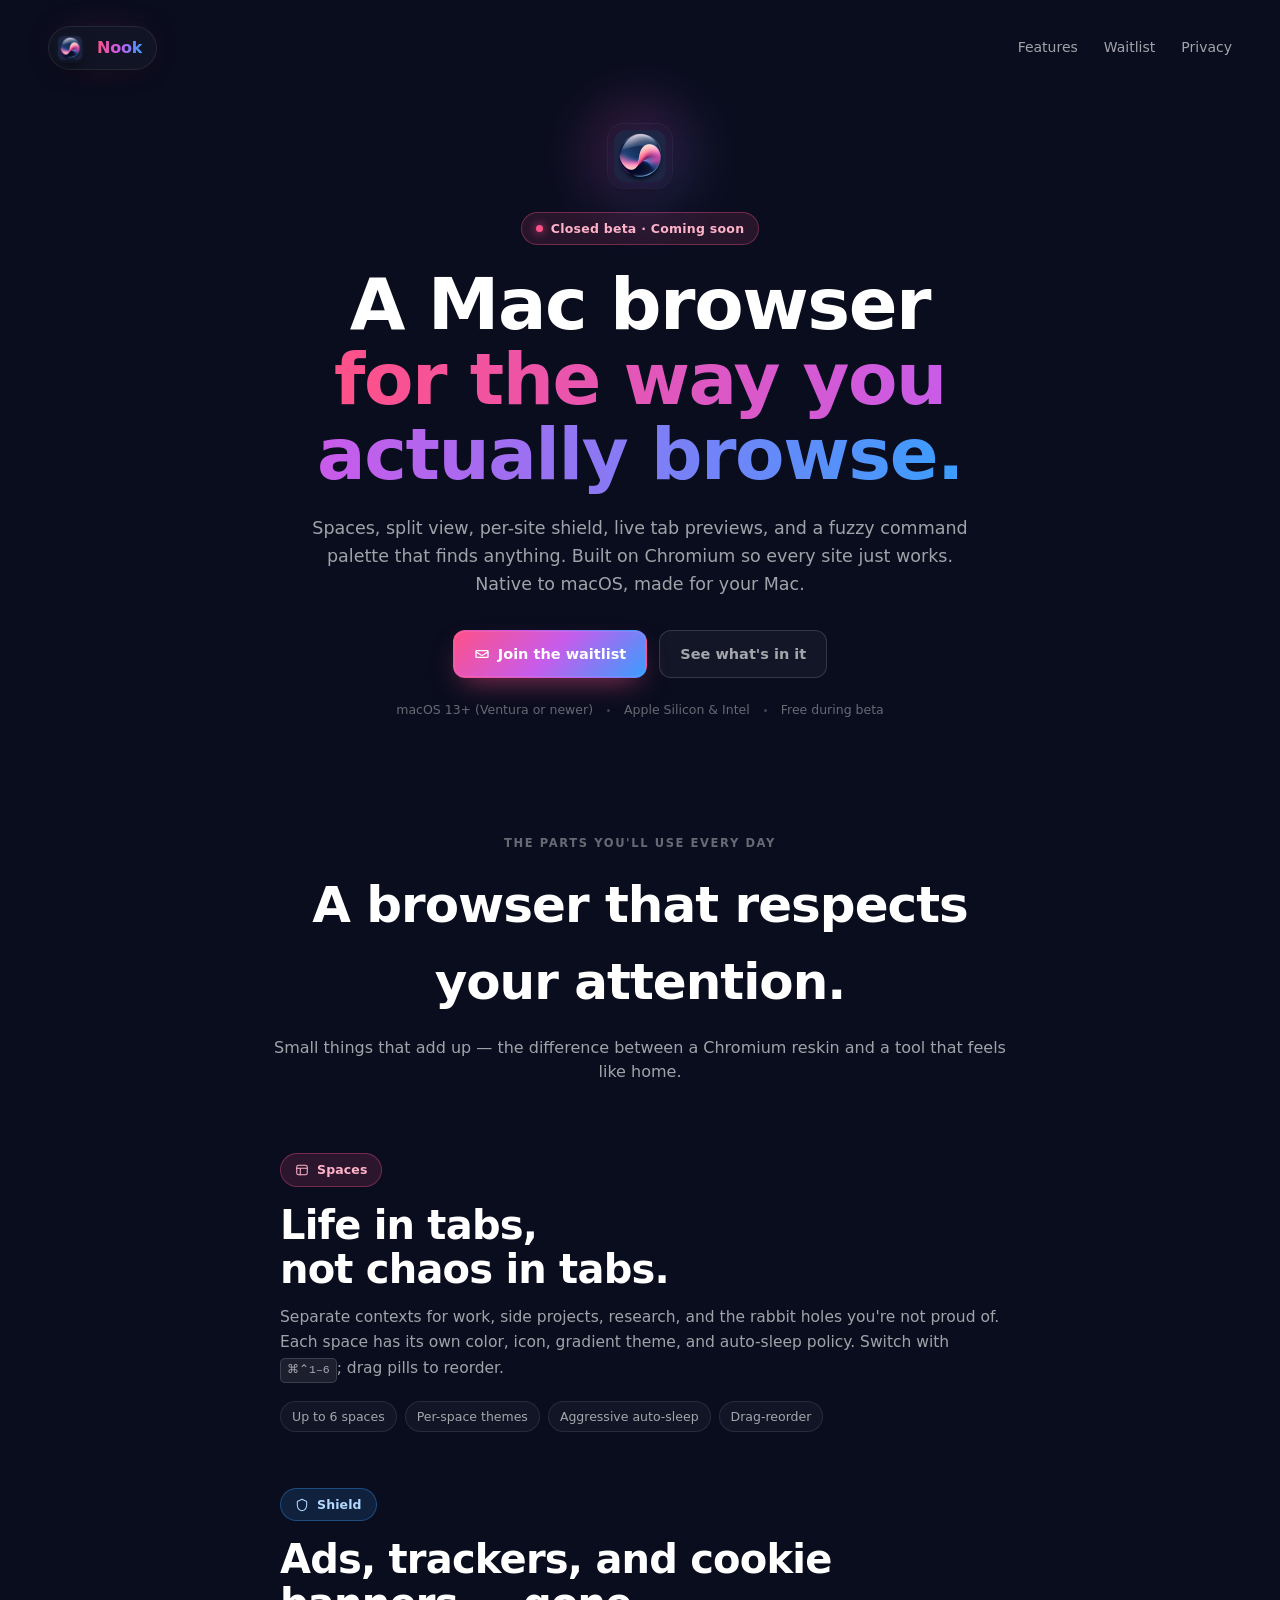
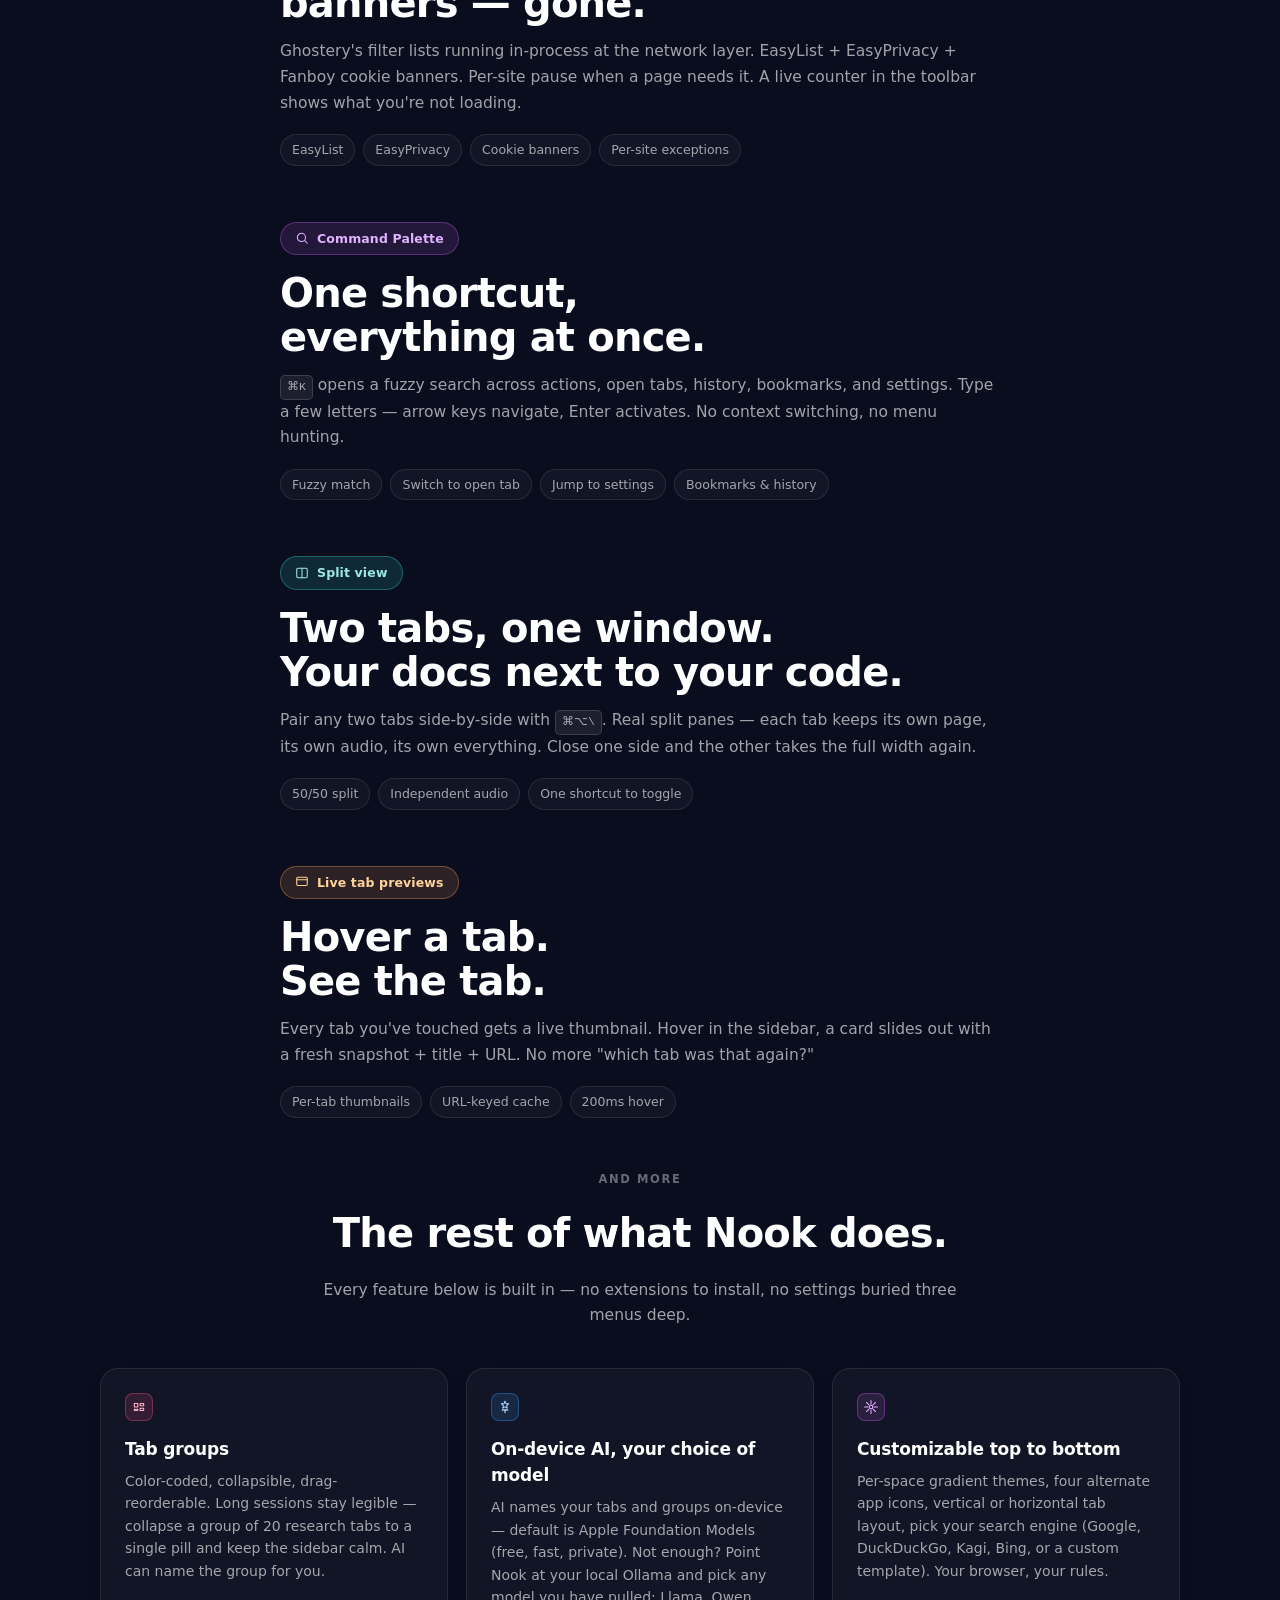
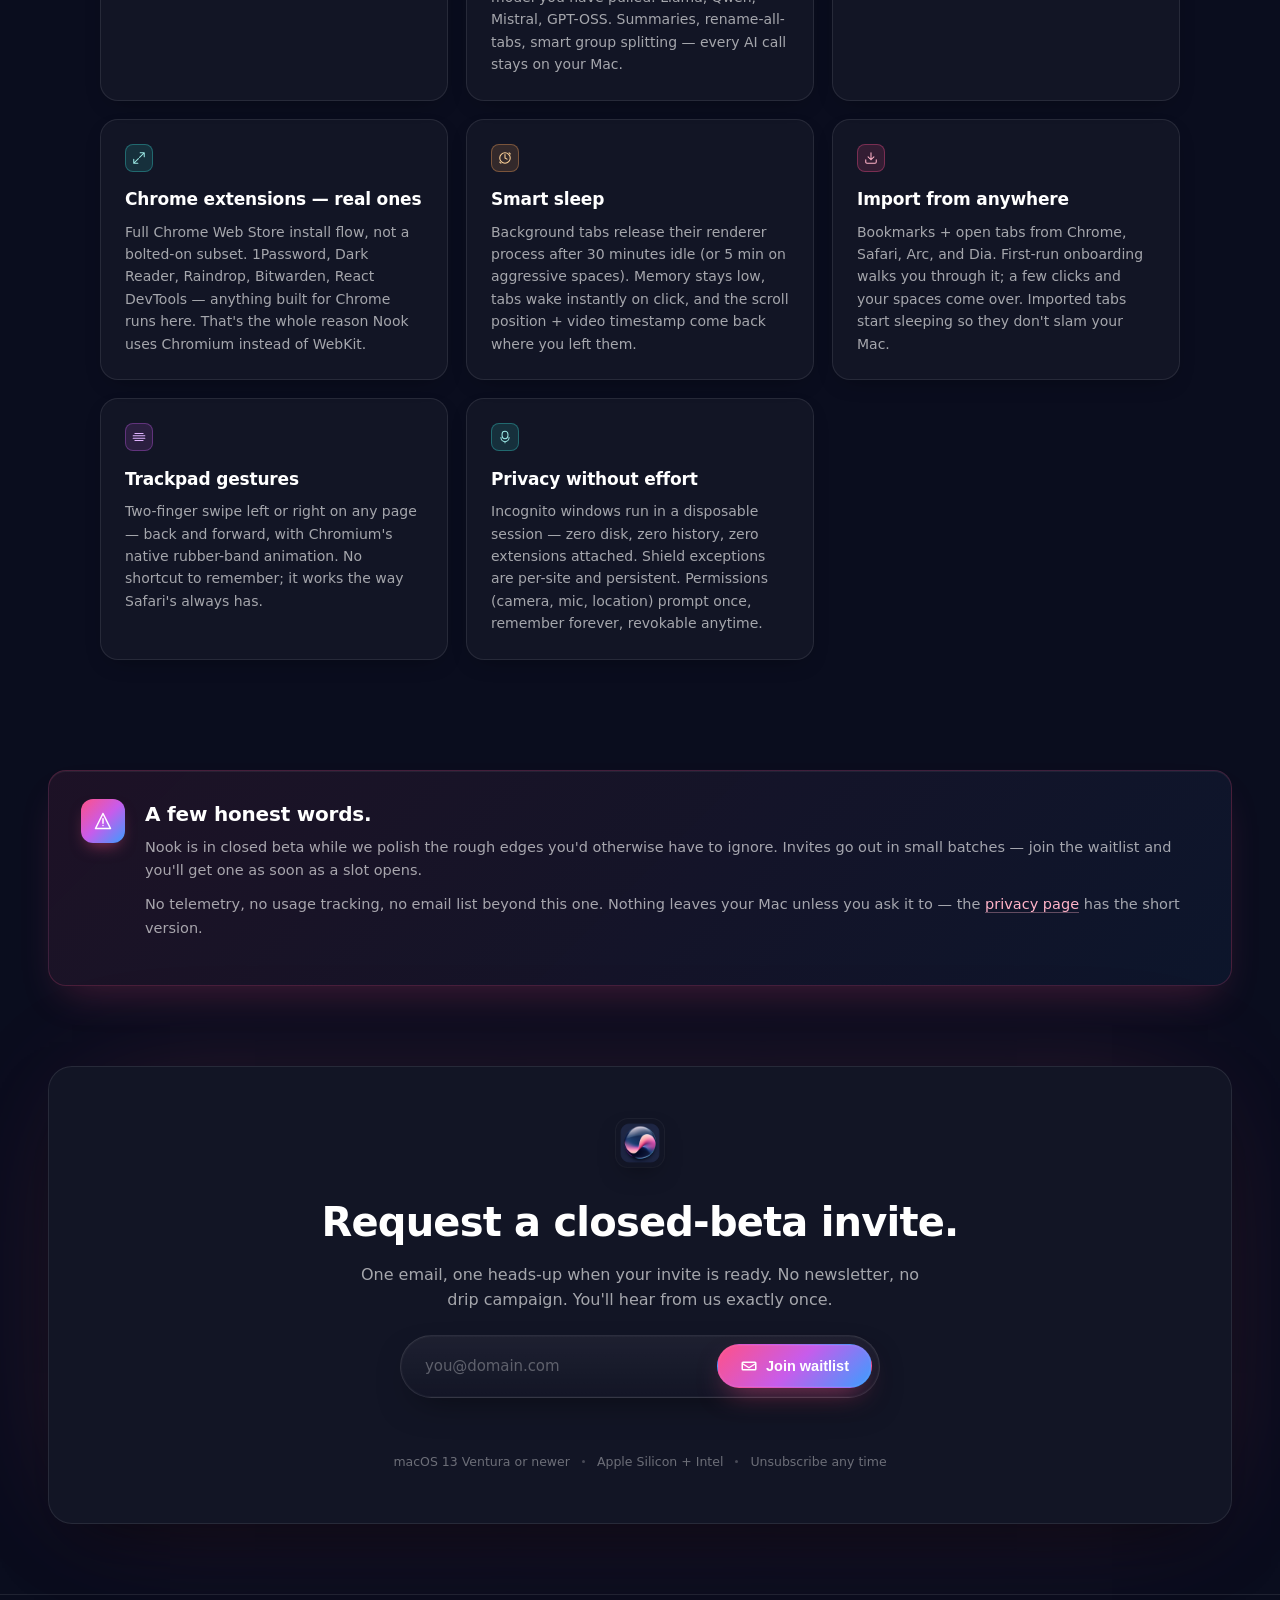
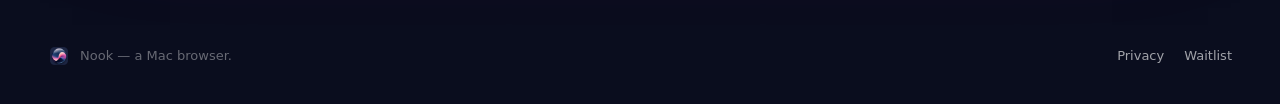
==== commit 6fb47302: "Promote Tab groups + AI to top of grid; expand AI card to mention model picker" ====
--- a/index.html
+++ b/index.html
@@ -160,19 +160,19 @@
         </article>
 
         <article class="more-card">
+          <div class="more-icon chip-blue">
+            <svg viewBox="0 0 24 24" fill="none" stroke="currentColor" stroke-width="1.8" stroke-linecap="round" stroke-linejoin="round" aria-hidden="true"><path d="M12 2l1.7 4.2 4.5.4-3.4 3 1 4.4L12 11.8 8.2 14l1-4.4L5.8 6.6l4.5-.4L12 2zM7 18l2-2 2 2M13 18l2-2 2 2M12 22v-6"/></svg>
+          </div>
+          <h3>On-device AI, your choice of model</h3>
+          <p>AI names your tabs and groups on-device — default is Apple Foundation Models (free, fast, private). Not enough? Point Nook at your local Ollama and pick any model you have pulled: Llama, Qwen, Mistral, GPT-OSS. Summaries, rename-all-tabs, smart group splitting — every AI call stays on your Mac.</p>
+        </article>
+
+        <article class="more-card">
           <div class="more-icon chip-purple">
             <svg viewBox="0 0 24 24" fill="none" stroke="currentColor" stroke-width="1.8" stroke-linecap="round" stroke-linejoin="round" aria-hidden="true"><circle cx="12" cy="12" r="3"/><path d="M12 1v6M12 17v6M4.2 4.2l4.3 4.3M15.5 15.5l4.3 4.3M1 12h6M17 12h6M4.2 19.8l4.3-4.3M15.5 8.5l4.3-4.3"/></svg>
           </div>
           <h3>Customizable top to bottom</h3>
           <p>Per-space gradient themes, four alternate app icons, vertical or horizontal tab layout, pick your search engine (Google, DuckDuckGo, Kagi, Bing, or a custom template). Your browser, your rules.</p>
-        </article>
-
-        <article class="more-card">
-          <div class="more-icon chip-blue">
-            <svg viewBox="0 0 24 24" fill="none" stroke="currentColor" stroke-width="1.8" stroke-linecap="round" stroke-linejoin="round" aria-hidden="true"><path d="M12 2l1.7 4.2 4.5.4-3.4 3 1 4.4L12 11.8 8.2 14l1-4.4L5.8 6.6l4.5-.4L12 2zM7 18l2-2 2 2M13 18l2-2 2 2M12 22v-6"/></svg>
-          </div>
-          <h3>On-device AI tab names</h3>
-          <p>Apple Foundation Models (or local Ollama as fallback) watch a tab's page and coin a one-word name. Works offline, never touches the cloud, runs in the background while you read.</p>
         </article>
 
         <article class="more-card">
--- a/styles.css
+++ b/styles.css
@@ -138,42 +138,31 @@
 }
 .hero-icon-wrap {
   position: relative;
-  width: 96px;
-  height: 96px;
-  margin: 0 auto 22px;
+  width: 72px;
+  height: 72px;
+  margin: 0 auto 20px;
   display: flex;
   align-items: center;
   justify-content: center;
-  animation: hero-icon-float 7s ease-in-out infinite;
 }
 .hero-icon {
   position: relative;
   z-index: 2;
-  width: 84px;
-  height: 84px;
-  border-radius: 20px;
+  width: 64px;
+  height: 64px;
+  border-radius: 16px;
   box-shadow:
-    0 18px 44px -18px rgba(0, 0, 0, 0.65),
-    0 0 0 1px rgba(255, 255, 255, 0.06),
-    inset 0 1px 0 rgba(255, 255, 255, 0.1);
+    0 14px 32px -14px rgba(0, 0, 0, 0.6),
+    0 0 0 1px rgba(255, 255, 255, 0.05);
 }
 .hero-icon-glow {
   position: absolute;
-  inset: -22px;
+  inset: -18px;
   z-index: 1;
   border-radius: 50%;
   background: var(--brand-gradient-diag);
-  opacity: 0.32;
-  filter: blur(32px);
-  animation: hero-icon-pulse 5s ease-in-out infinite;
-}
-@keyframes hero-icon-float {
-  0%, 100% { transform: translateY(0); }
-  50%      { transform: translateY(-4px); }
-}
-@keyframes hero-icon-pulse {
-  0%, 100% { opacity: 0.28; transform: scale(1); }
-  50%      { opacity: 0.42; transform: scale(1.04); }
+  opacity: 0.2;
+  filter: blur(26px);
 }
 .beta-chip {
   display: inline-flex;
@@ -482,11 +471,11 @@
   display: inline-flex;
   align-items: center;
   justify-content: center;
-  width: 40px;
-  height: 40px;
-  border-radius: 12px;
-}
-.more-icon svg { width: 20px; height: 20px; }
+  width: 28px;
+  height: 28px;
+  border-radius: 8px;
+}
+.more-icon svg { width: 14px; height: 14px; }
 
 @media (max-width: 640px) {
   .more-grid { grid-template-columns: 1fr; }
@@ -583,13 +572,13 @@
     0 0 140px -40px rgba(255, 81, 136, 0.22);
 }
 .download-icon {
-  width: 64px;
-  height: 64px;
-  border-radius: 16px;
+  width: 48px;
+  height: 48px;
+  border-radius: 12px;
   box-shadow:
-    0 14px 32px -12px rgba(0, 0, 0, 0.55),
-    0 0 0 1px rgba(255, 255, 255, 0.06);
-  margin-bottom: 18px;
+    0 10px 24px -10px rgba(0, 0, 0, 0.5),
+    0 0 0 1px rgba(255, 255, 255, 0.05);
+  margin-bottom: 16px;
 }
 .download-card h2 {
   font-size: clamp(28px, 4.4vw, 40px);
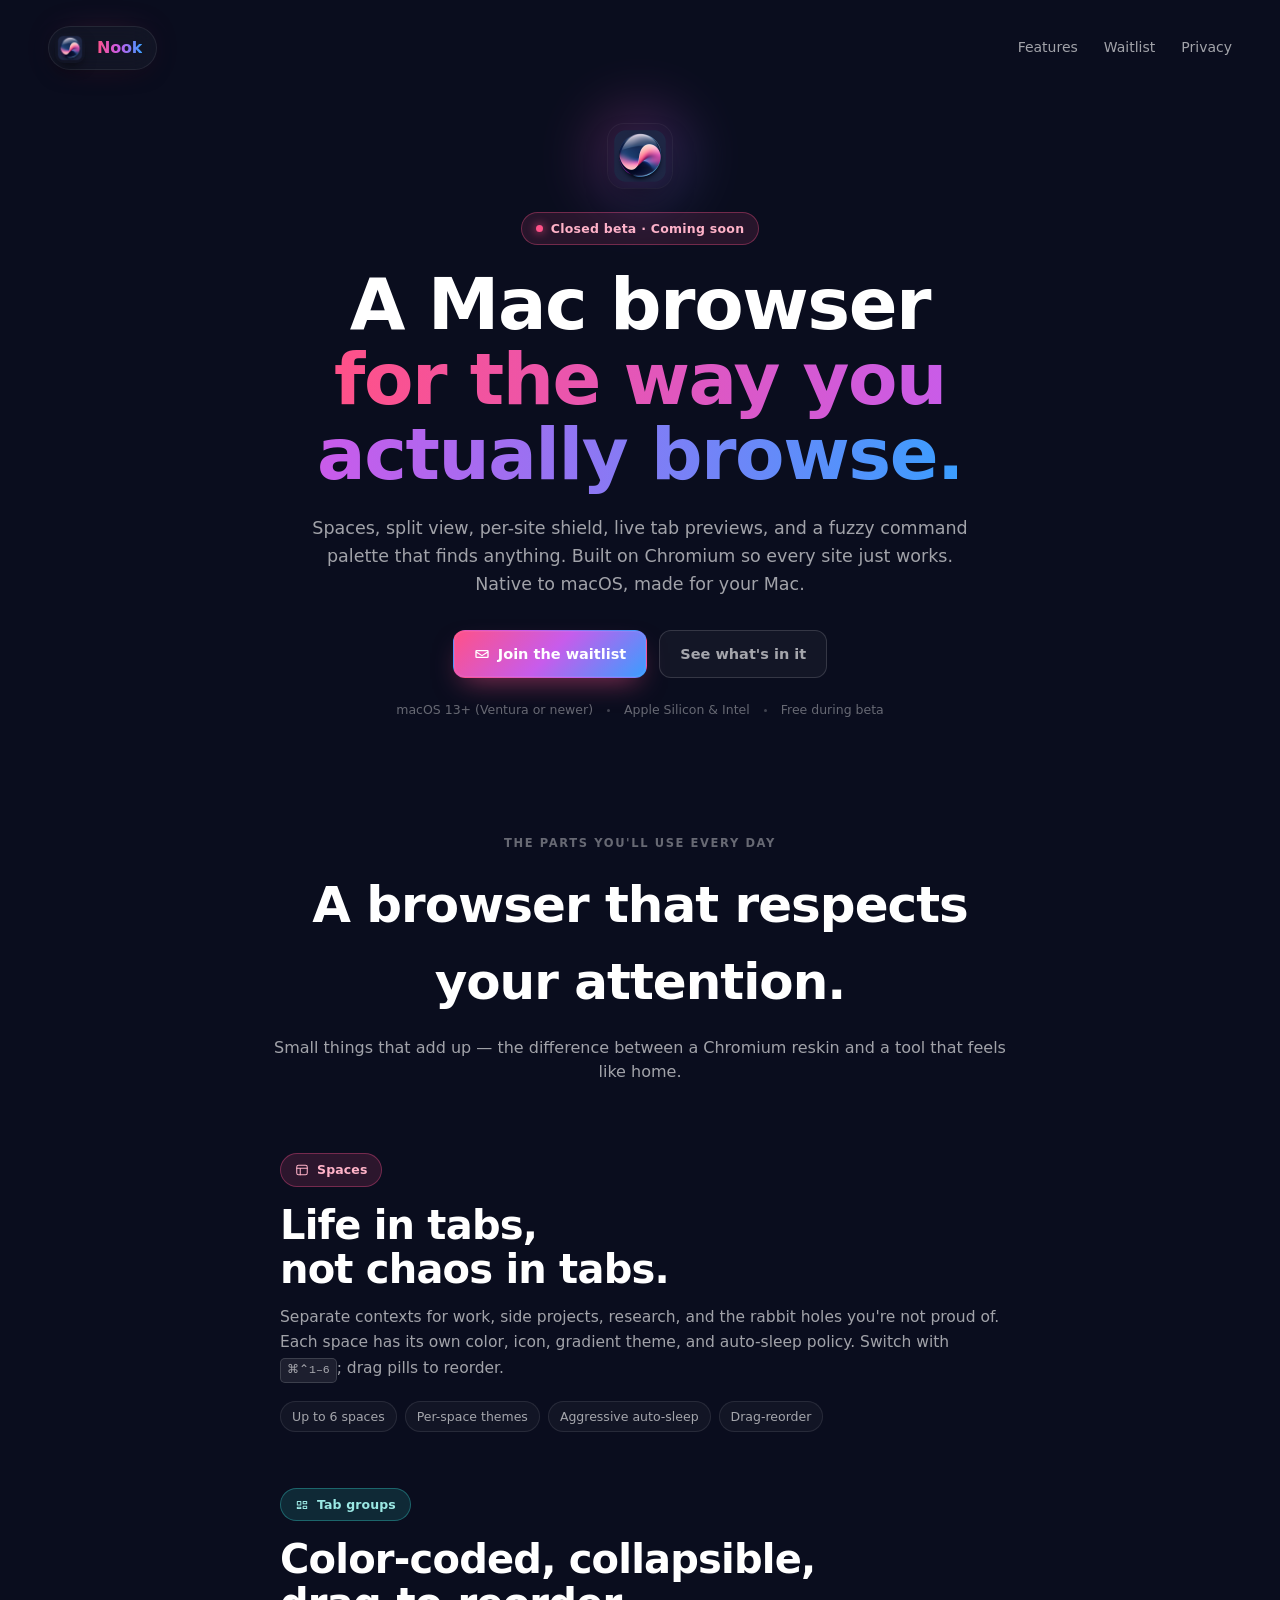
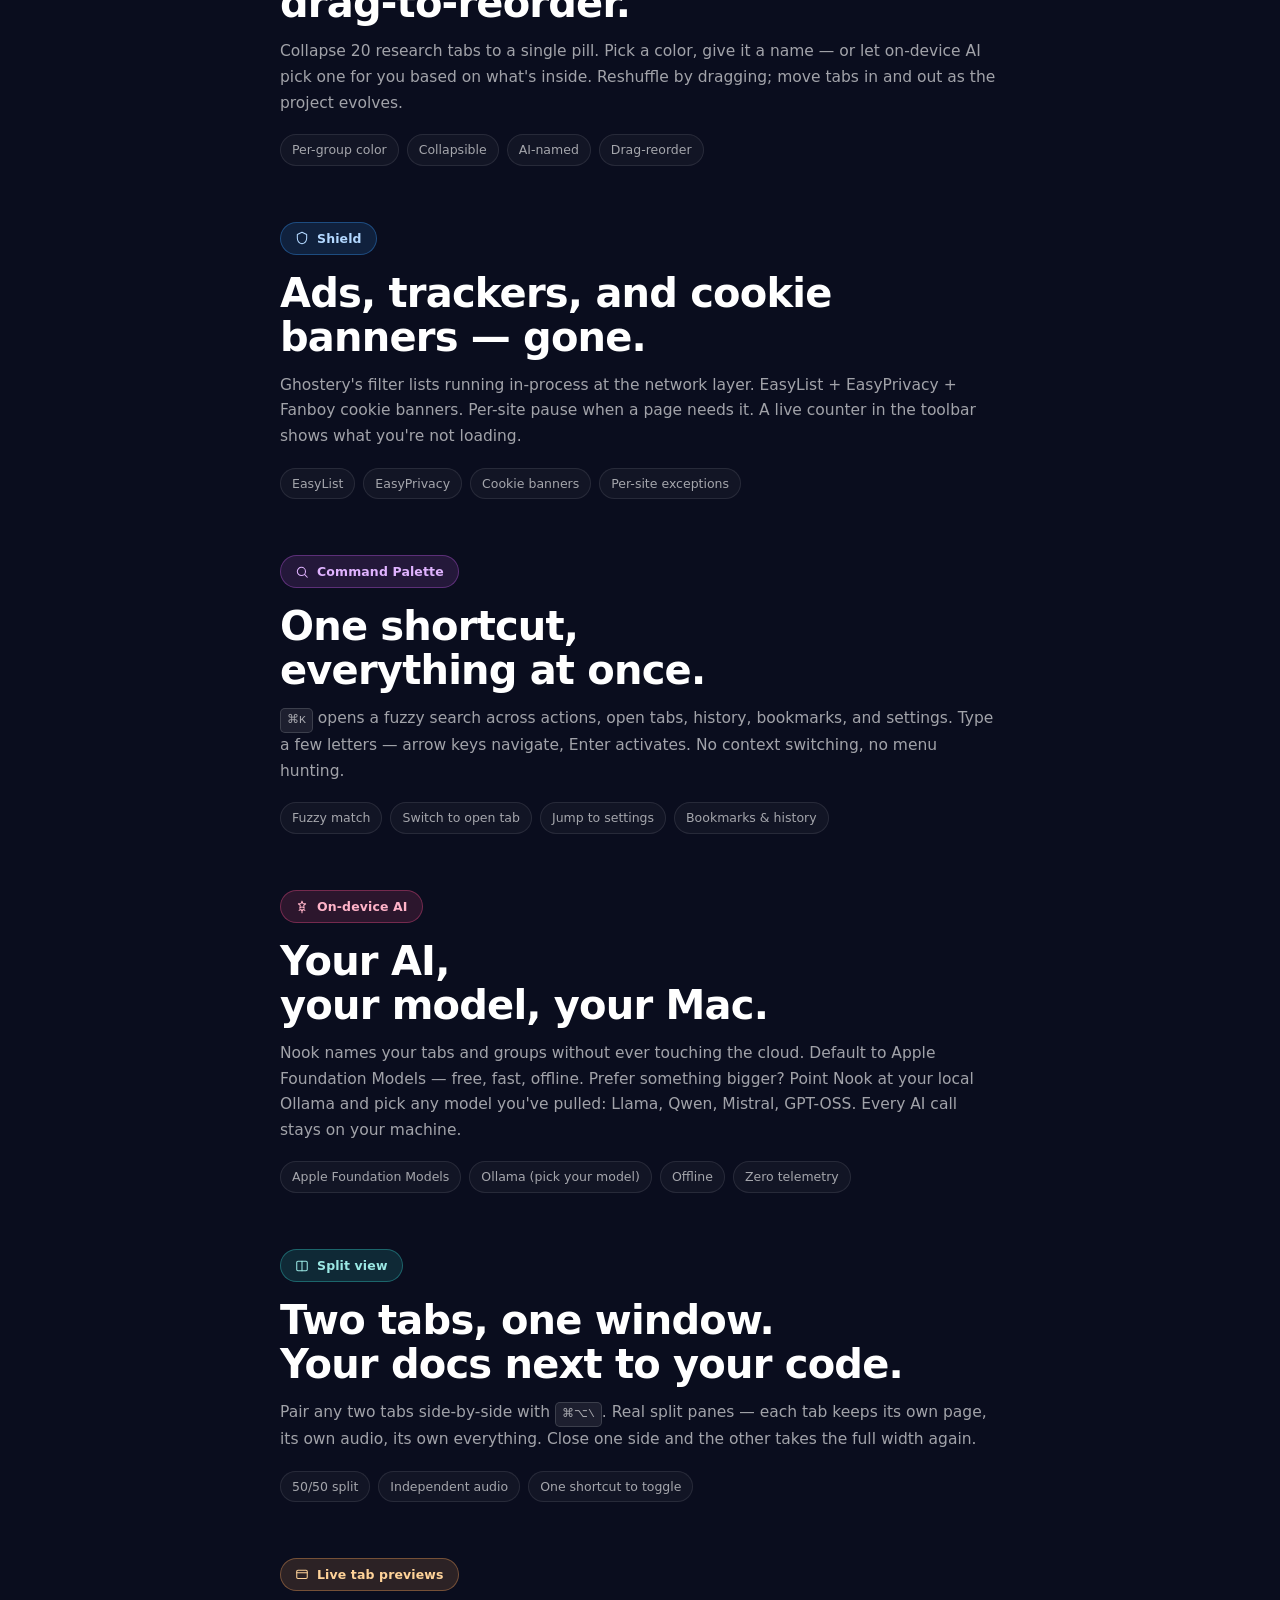
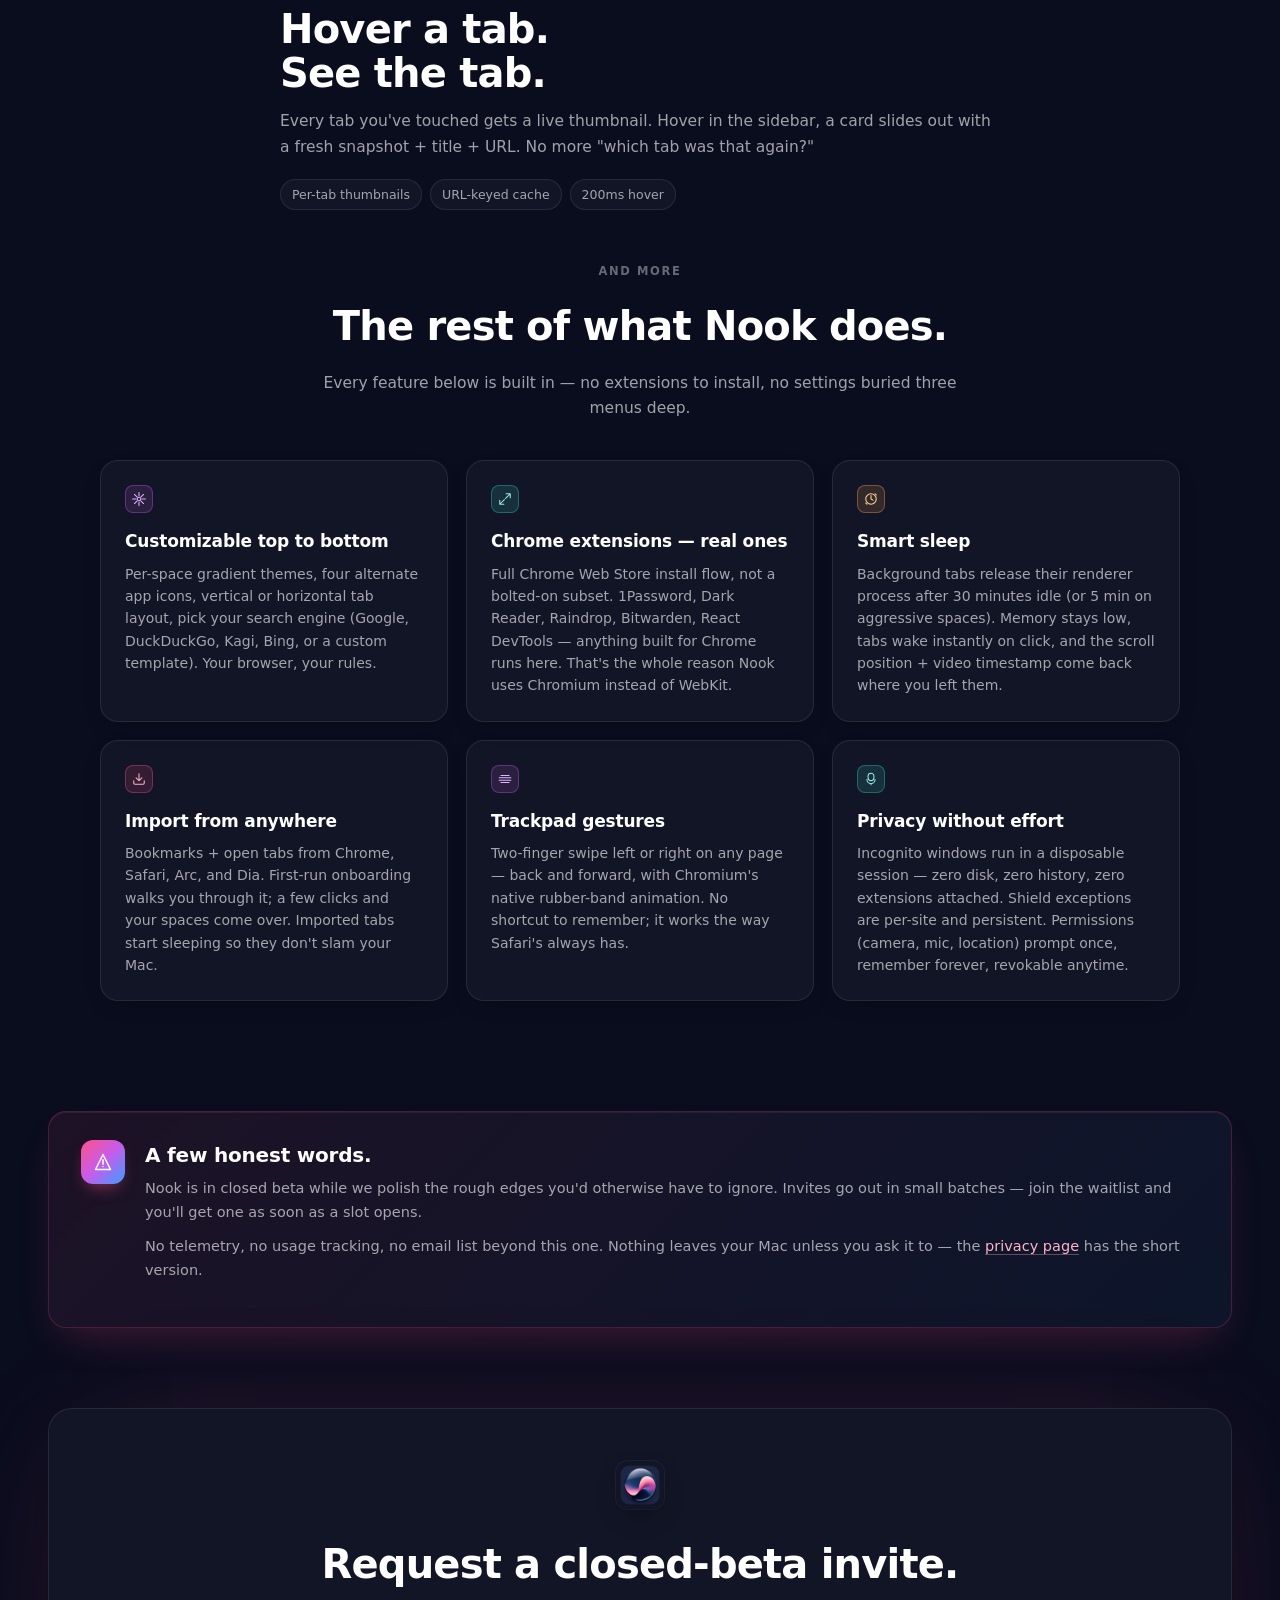
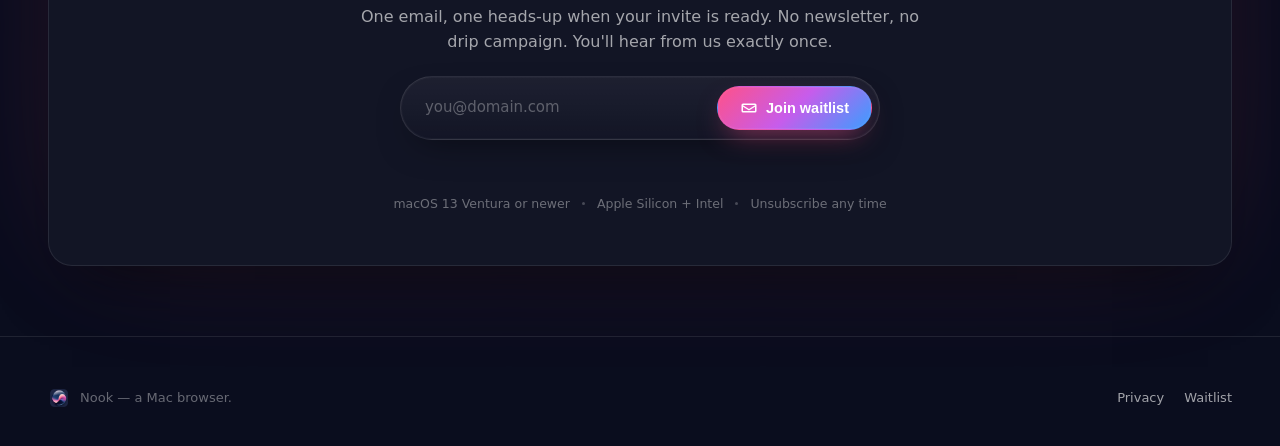
==== commit 25b3a0b4: "Promote Tab groups + AI to main top features; remove from 'And more' grid" ====
--- a/index.html
+++ b/index.html
@@ -90,6 +90,20 @@
 
       <div class="showcase-row reverse">
         <div class="showcase-copy">
+          <div class="chip chip-cyan">
+            <svg viewBox="0 0 24 24" fill="none" stroke="currentColor" stroke-width="1.8" stroke-linecap="round" stroke-linejoin="round" aria-hidden="true"><path d="M4 6h6v6H4zM14 6h6v4h-6zM14 14h6v4h-6zM4 16h6v2H4z"/></svg>
+            Tab groups
+          </div>
+          <h3>Color-coded, collapsible,<br />drag-to-reorder.</h3>
+          <p>Collapse 20 research tabs to a single pill. Pick a color, give it a name — or let on-device AI pick one for you based on what's inside. Reshuffle by dragging; move tabs in and out as the project evolves.</p>
+          <ul class="pills">
+            <li>Per-group color</li><li>Collapsible</li><li>AI-named</li><li>Drag-reorder</li>
+          </ul>
+        </div>
+      </div>
+
+      <div class="showcase-row">
+        <div class="showcase-copy">
           <div class="chip chip-blue">
             <svg viewBox="0 0 24 24" fill="none" stroke="currentColor" stroke-width="1.8" stroke-linecap="round" stroke-linejoin="round" aria-hidden="true"><path d="M12 2l8 4v6c0 5-3.5 9-8 10-4.5-1-8-5-8-10V6l8-4z"/></svg>
             Shield
@@ -117,6 +131,20 @@
       </div>
 
       <div class="showcase-row reverse">
+        <div class="showcase-copy">
+          <div class="chip chip-pink">
+            <svg viewBox="0 0 24 24" fill="none" stroke="currentColor" stroke-width="1.8" stroke-linecap="round" stroke-linejoin="round" aria-hidden="true"><path d="M12 2l1.7 4.2 4.5.4-3.4 3 1 4.4L12 11.8 8.2 14l1-4.4L5.8 6.6l4.5-.4L12 2zM7 18l2-2 2 2M13 18l2-2 2 2M12 22v-6"/></svg>
+            On-device AI
+          </div>
+          <h3>Your AI,<br />your model, your Mac.</h3>
+          <p>Nook names your tabs and groups without ever touching the cloud. Default to Apple Foundation Models — free, fast, offline. Prefer something bigger? Point Nook at your local Ollama and pick any model you've pulled: Llama, Qwen, Mistral, GPT-OSS. Every AI call stays on your machine.</p>
+          <ul class="pills">
+            <li>Apple Foundation Models</li><li>Ollama (pick your model)</li><li>Offline</li><li>Zero telemetry</li>
+          </ul>
+        </div>
+      </div>
+
+      <div class="showcase-row">
         <div class="showcase-copy">
           <div class="chip chip-cyan">
             <svg viewBox="0 0 24 24" fill="none" stroke="currentColor" stroke-width="1.8" stroke-linecap="round" stroke-linejoin="round" aria-hidden="true"><rect x="3" y="4" width="18" height="16" rx="2"/><path d="M12 4v16"/></svg>
@@ -151,22 +179,6 @@
       <p class="lede">Every feature below is built in — no extensions to install, no settings buried three menus deep.</p>
 
       <div class="more-grid">
-        <article class="more-card">
-          <div class="more-icon chip-pink">
-            <svg viewBox="0 0 24 24" fill="none" stroke="currentColor" stroke-width="1.8" stroke-linecap="round" stroke-linejoin="round" aria-hidden="true"><path d="M4 6h6v6H4zM14 6h6v4h-6zM14 14h6v4h-6zM4 16h6v2H4z"/></svg>
-          </div>
-          <h3>Tab groups</h3>
-          <p>Color-coded, collapsible, drag-reorderable. Long sessions stay legible — collapse a group of 20 research tabs to a single pill and keep the sidebar calm. AI can name the group for you.</p>
-        </article>
-
-        <article class="more-card">
-          <div class="more-icon chip-blue">
-            <svg viewBox="0 0 24 24" fill="none" stroke="currentColor" stroke-width="1.8" stroke-linecap="round" stroke-linejoin="round" aria-hidden="true"><path d="M12 2l1.7 4.2 4.5.4-3.4 3 1 4.4L12 11.8 8.2 14l1-4.4L5.8 6.6l4.5-.4L12 2zM7 18l2-2 2 2M13 18l2-2 2 2M12 22v-6"/></svg>
-          </div>
-          <h3>On-device AI, your choice of model</h3>
-          <p>AI names your tabs and groups on-device — default is Apple Foundation Models (free, fast, private). Not enough? Point Nook at your local Ollama and pick any model you have pulled: Llama, Qwen, Mistral, GPT-OSS. Summaries, rename-all-tabs, smart group splitting — every AI call stays on your Mac.</p>
-        </article>
-
         <article class="more-card">
           <div class="more-icon chip-purple">
             <svg viewBox="0 0 24 24" fill="none" stroke="currentColor" stroke-width="1.8" stroke-linecap="round" stroke-linejoin="round" aria-hidden="true"><circle cx="12" cy="12" r="3"/><path d="M12 1v6M12 17v6M4.2 4.2l4.3 4.3M15.5 15.5l4.3 4.3M1 12h6M17 12h6M4.2 19.8l4.3-4.3M15.5 8.5l4.3-4.3"/></svg>
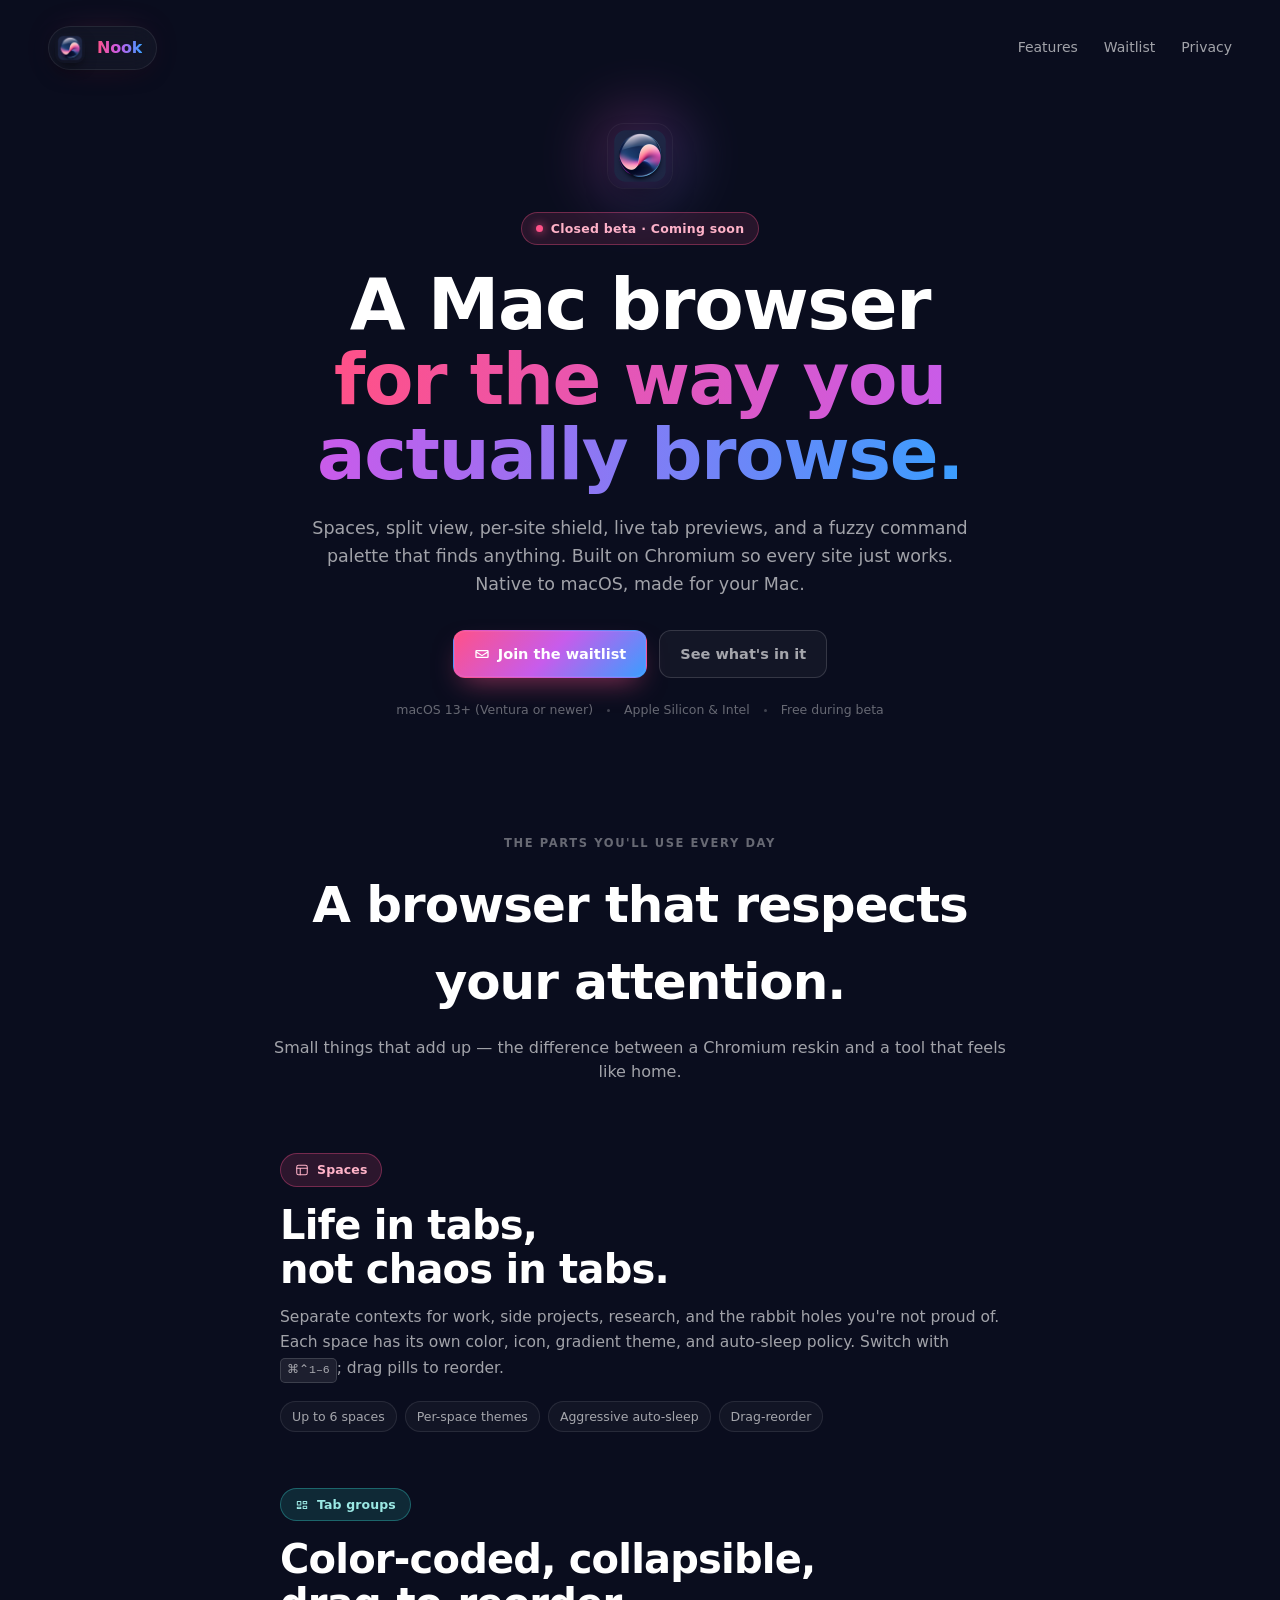
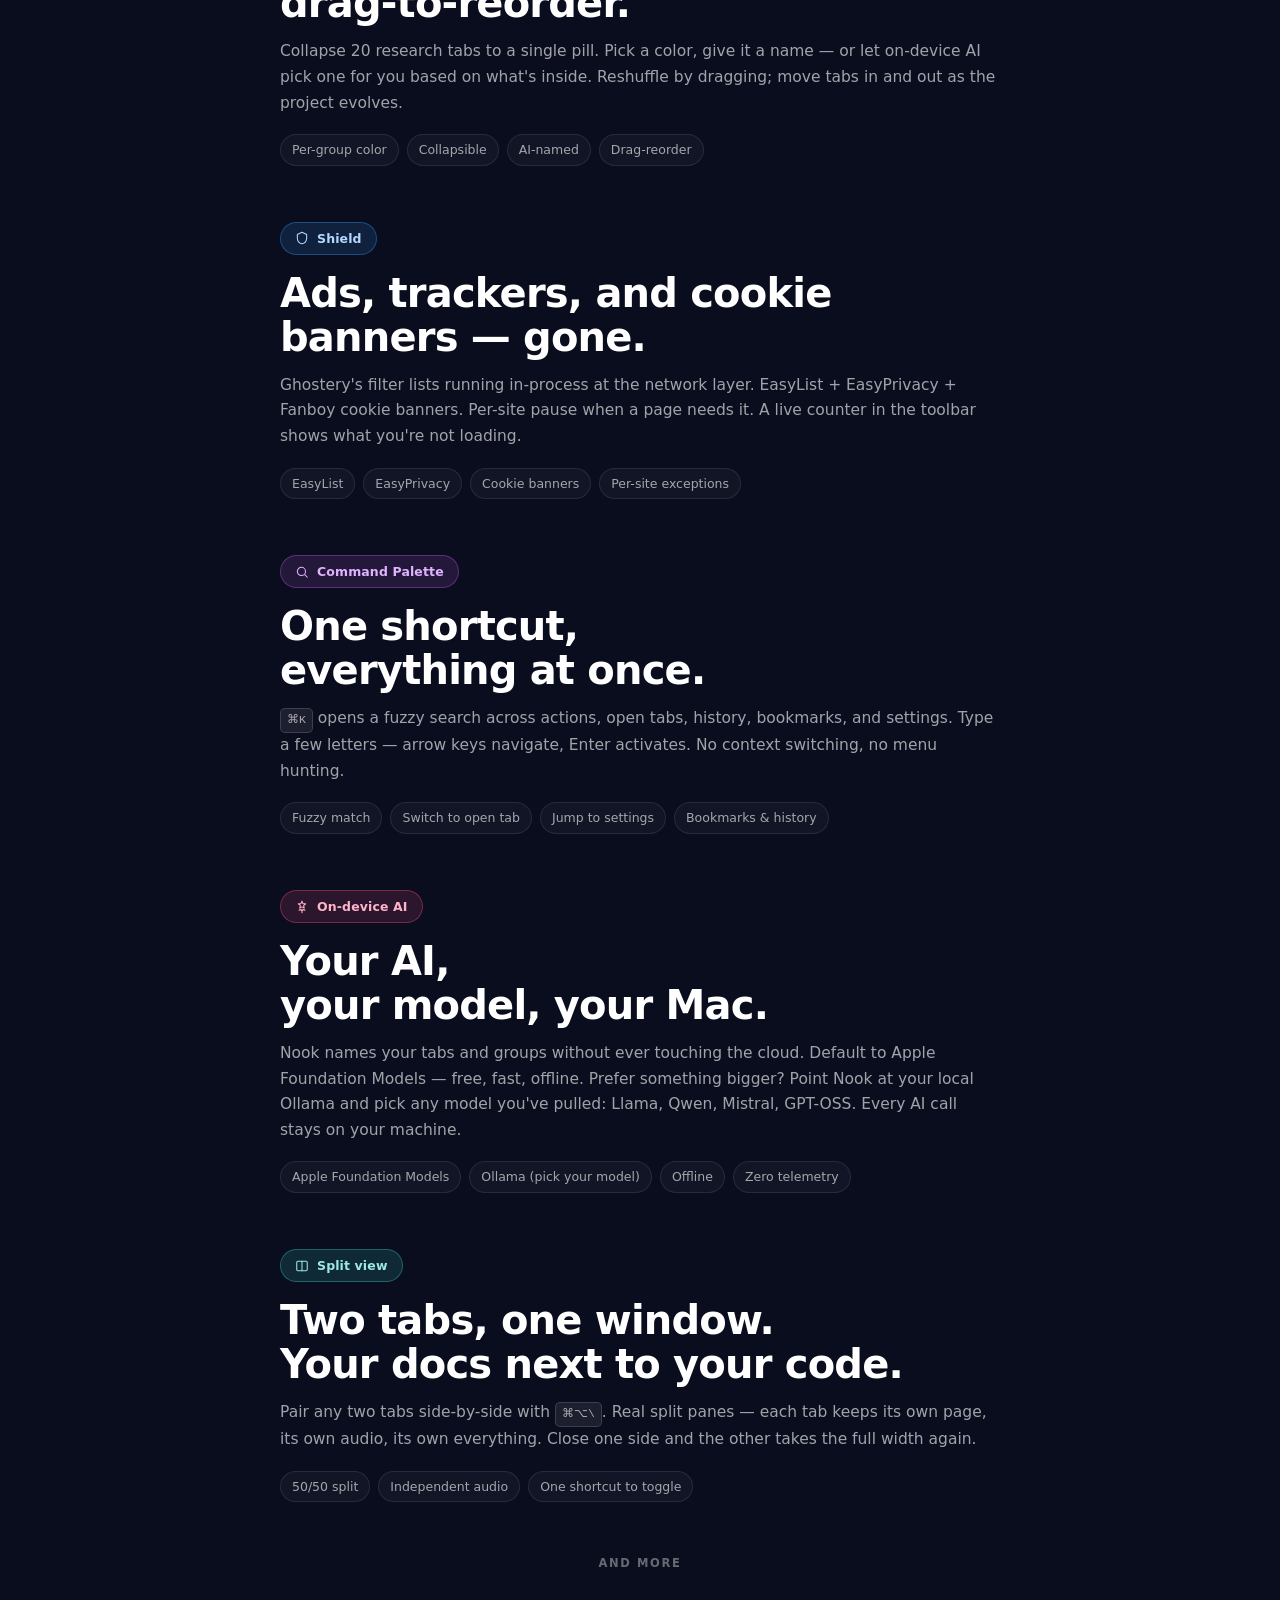
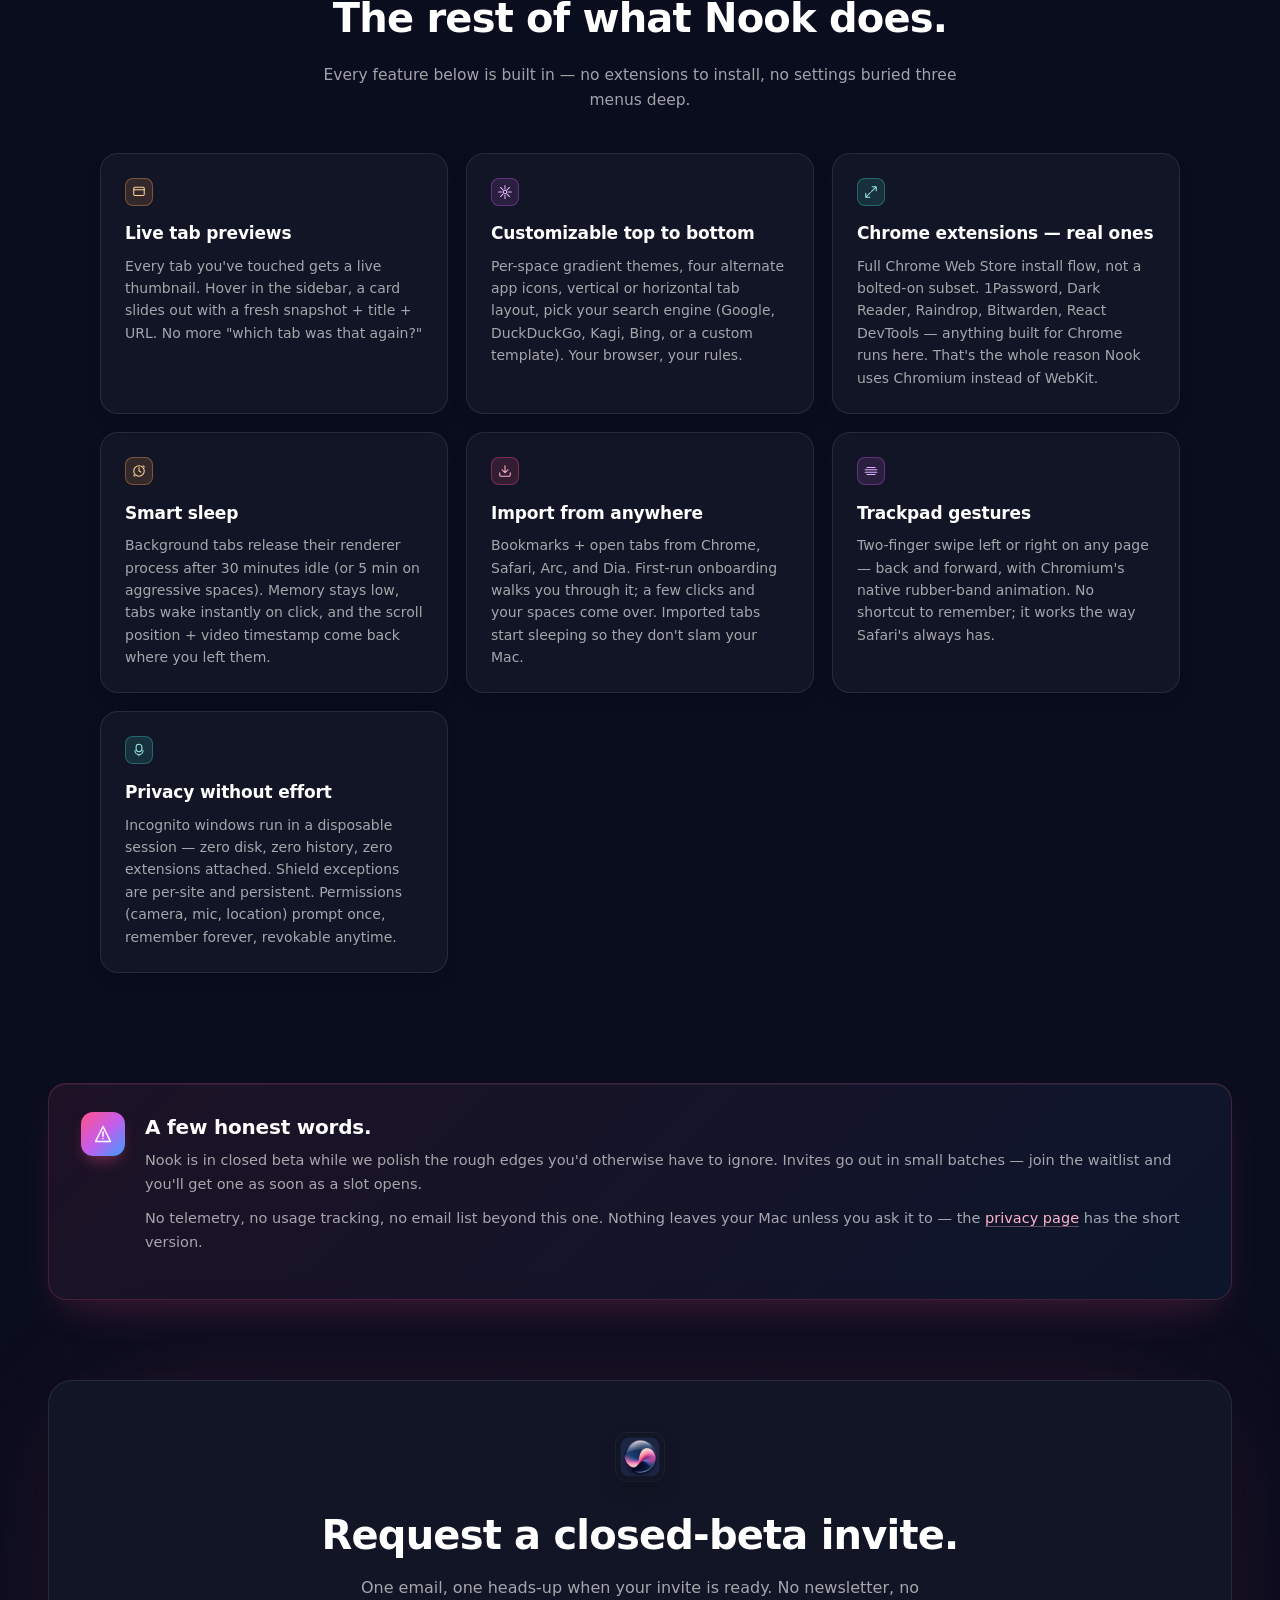
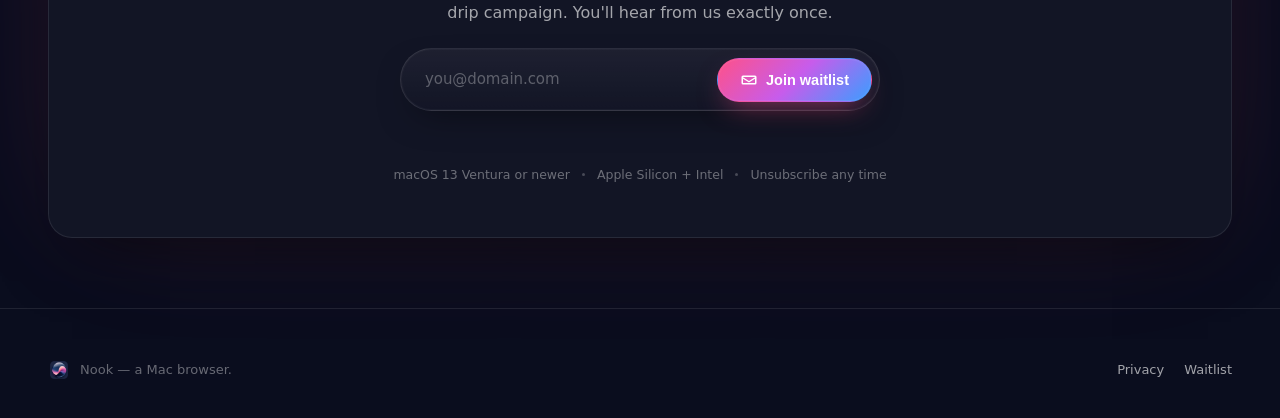
==== commit 6809ff10: "Move Live tab previews from main features to 'And more' grid" ====
--- a/index.html
+++ b/index.html
@@ -158,19 +158,6 @@
         </div>
       </div>
 
-      <div class="showcase-row">
-        <div class="showcase-copy">
-          <div class="chip chip-amber">
-            <svg viewBox="0 0 24 24" fill="none" stroke="currentColor" stroke-width="1.8" stroke-linecap="round" stroke-linejoin="round" aria-hidden="true"><rect x="3" y="4" width="18" height="14" rx="2"/><path d="M3 8h18"/></svg>
-            Live tab previews
-          </div>
-          <h3>Hover a tab.<br />See the tab.</h3>
-          <p>Every tab you've touched gets a live thumbnail. Hover in the sidebar, a card slides out with a fresh snapshot + title + URL. No more "which tab was that again?"</p>
-          <ul class="pills">
-            <li>Per-tab thumbnails</li><li>URL-keyed cache</li><li>200ms hover</li>
-          </ul>
-        </div>
-      </div>
     </section>
 
     <section class="more-section">
@@ -179,6 +166,14 @@
       <p class="lede">Every feature below is built in — no extensions to install, no settings buried three menus deep.</p>
 
       <div class="more-grid">
+        <article class="more-card">
+          <div class="more-icon chip-amber">
+            <svg viewBox="0 0 24 24" fill="none" stroke="currentColor" stroke-width="1.8" stroke-linecap="round" stroke-linejoin="round" aria-hidden="true"><rect x="3" y="4" width="18" height="14" rx="2"/><path d="M3 8h18"/></svg>
+          </div>
+          <h3>Live tab previews</h3>
+          <p>Every tab you've touched gets a live thumbnail. Hover in the sidebar, a card slides out with a fresh snapshot + title + URL. No more "which tab was that again?"</p>
+        </article>
+
         <article class="more-card">
           <div class="more-icon chip-purple">
             <svg viewBox="0 0 24 24" fill="none" stroke="currentColor" stroke-width="1.8" stroke-linecap="round" stroke-linejoin="round" aria-hidden="true"><circle cx="12" cy="12" r="3"/><path d="M12 1v6M12 17v6M4.2 4.2l4.3 4.3M15.5 15.5l4.3 4.3M1 12h6M17 12h6M4.2 19.8l4.3-4.3M15.5 8.5l4.3-4.3"/></svg>
